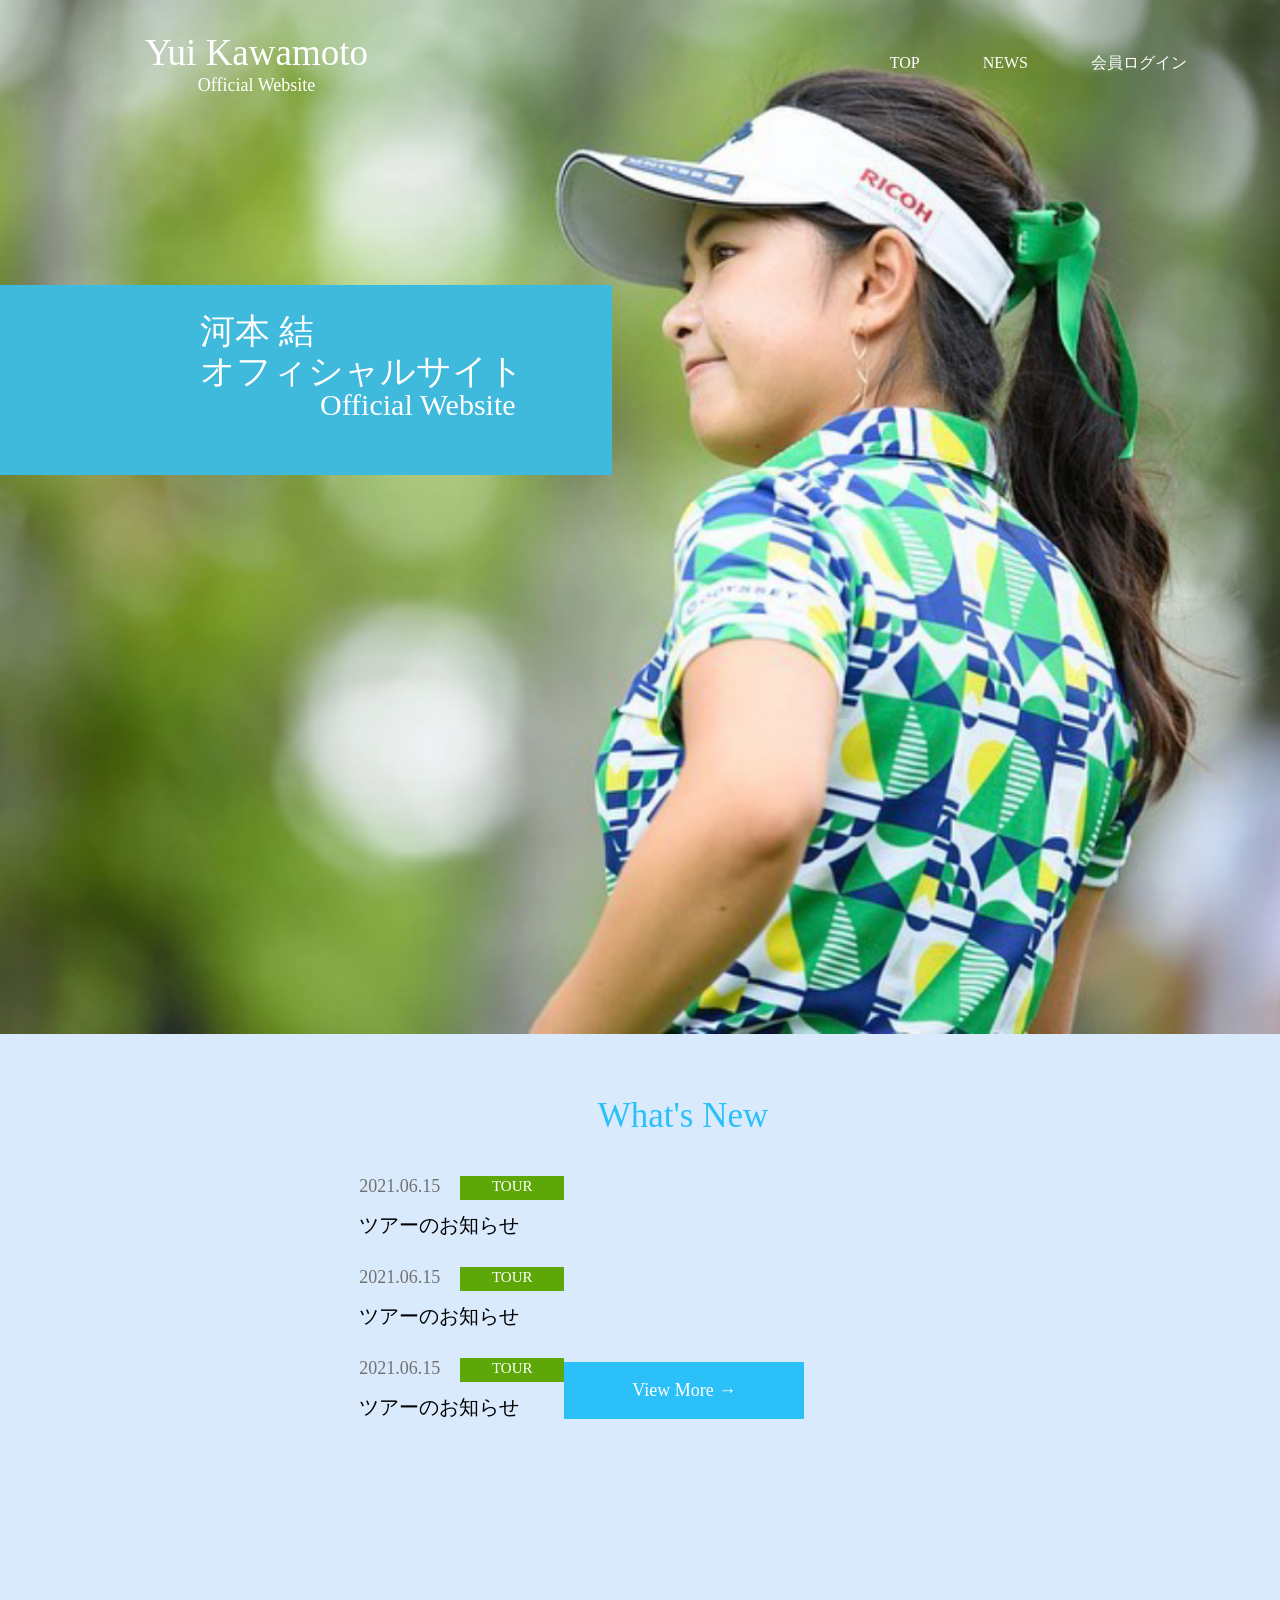
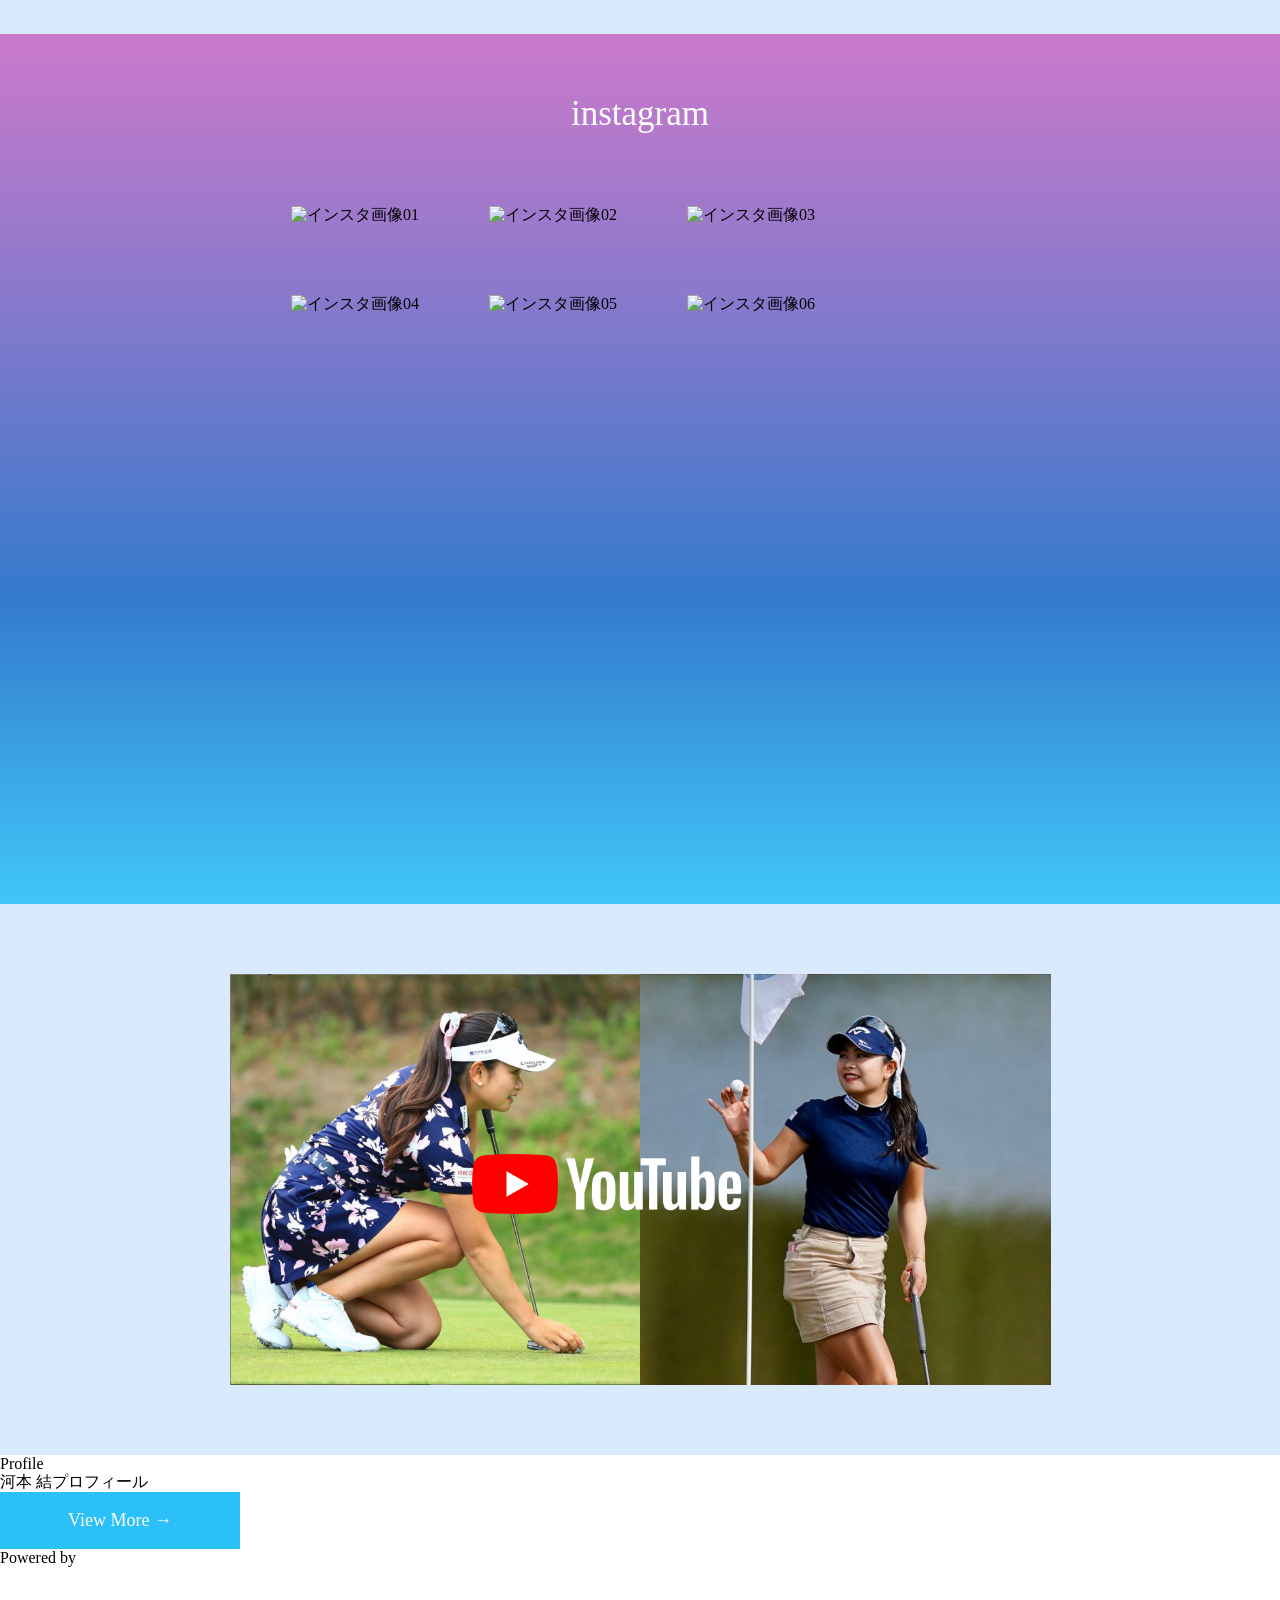
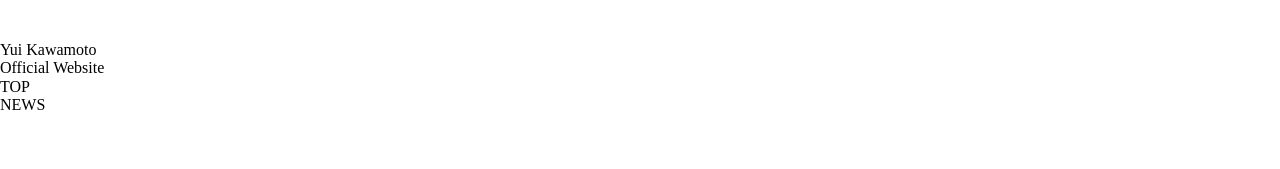
==== trainings/pc_top/index.html @ b99c883a "お知らせ、instagram、youtube 画面のレイアウトの調整" ====
<!DOCTYPE html>
<html lang="ja">
  <head>
    <meta charset="UTF-8" />
    <meta http-equiv="X-UA-Compatible" content="IE=edge" />
    <meta name="viewport" content="width=device-width, initial-scale=1.0" />
    <link rel="stylesheet" href="reset.css" />
    <link rel="stylesheet" href="style.css" />
    <title>Document</title>
  </head>
  <body>
    <header>
      <div class="header_wrapper">
        <div class="logo">
          <h1>Yui Kawamoto</h1>
          <p>Official Website</p>
        </div>
        <nav>
          <ul class="nav_items">
            <li class="nav_item"><a href="#">TOP</a></li>
            <li class="nav_item"><a href="#">NEWS</a></li>
            <li class="nav_item"><a href="#">会員ログイン</a></li>
          </ul>
        </nav>
      </div>
    </header>
    <main>
      <div class="wrapper main_wrapper">
        <div class="main_title">
          <p class="main_name">河本 結</p>
          <p class="main_sub_name">オフィシャルサイト</p>
          <p class="sub_title">Official Website</p>
        </div>
      </div>
    </main>
    <section id="new">
      <div class="new_wrapper">
        <h2 class="new_title">What's New</h2>
        <div class="new_content">
          <div class="new_image">
            <img src="https://placehold.jp/330x330.png" alt="" />
          </div>
          <dl class="notice">
            <dt>
              <div class="date">
                <p class="day">2021.06.15</p>
                <div class="content_name_box">
                  <p class="content_name">TOUR</p>
                </div>
              </div>
            </dt>
            <dd class="content_title">ツアーのお知らせ</dd>
            <dt>
              <div class="date">
                <p class="day">2021.06.15</p>
                <div class="content_name_box">
                  <p class="content_name">TOUR</p>
                </div>
              </div>
            </dt>
            <dd class="content_title">ツアーのお知らせ</dd>
            <dt>
              <div class="date">
                <p class="day">2021.06.15</p>
                <div class="content_name_box">
                  <p class="content_name">TOUR</p>
                </div>
              </div>
            </dt>
            <dd class="content_title">ツアーのお知らせ</dd>
          </dl>
          <div class="view_button">
            <button><a href="#">View More →</a></button>
          </div>
        </div>
      </div>
    </section>
    <div class="instagram">
      <div class="insta_wrapper">
        <h2 class="insta_title">instagram</h2>
        <div class="insta_image">
          <img
            class="image_item"
            src="https://placehold.jp/260x260.png"
            alt="インスタ画像01"
          />
          <img
            class="image_item"
            src="https://placehold.jp/260x260.png"
            alt="インスタ画像02"
          />
          <img
            class="image_item"
            src="https://placehold.jp/260x260.png"
            alt="インスタ画像03"
          />
          <img
            class="image_item"
            src="https://placehold.jp/260x260.png"
            alt="インスタ画像04"
          />
          <img
            class="image_item"
            src="https://placehold.jp/260x260.png"
            alt="インスタ画像05"
          />
          <img
            class="image_item"
            src="https://placehold.jp/260x260.png"
            alt="インスタ画像06"
          />
        </div>
      </div>
    </div>
    <div class="youtube">
      <div class="youtube_wrapper">
        <div class="youtube_images">
          <img src="./images/youtube_01.png" alt="" />
          <img src="./images/youtube_02.png" alt="" />
          <div class="youtube_logo">
            <img src="./images/youtube_logo.png" alt="" />
          </div>
        </div>
      </div>
    </div>
    <section id="profile">
      <h2>Profile</h2>
      <h2>河本 結プロフィール</h2>
      <div class="view_button">
        <button><a href="#">View More →</a></button>
      </div>
    </section>
    <section>
      <h2>Powered by</h2>
      <ul>
        <li><img src="" alt="" /></li>
        <li><img src="" alt="" /></li>
        <li><img src="" alt="" /></li>
        <li><img src="" alt="" /></li>
      </ul>
    </section>
    <footer>
      <div class="container">
        <div class="top_container">
          <p>Yui Kawamoto</p>
          <p>Official Website</p>
          <nav>
            <ul>
              <li><a href="#">TOP</a></li>
              <li><a href="#">NEWS</a></li>
            </ul>
          </nav>
        </div>
        <div class="icon_container">
          <ul class="icons">
            <li class="icon_item">
              <a href="#"><img src="" alt="" /></a>
            </li>
            <li class="icon_item">
              <a href="#"><img src="" alt="" /></a>
            </li>
            <li class="icon_item">
              <a href="#"><img src="" alt="" /></a>
            </li>
          </ul>
        </div>
      </div>
    </footer>
  </body>
</html>
---- trainings/pc_top/style.css ----
body {
  width: 100%;
}

/* -- header -- */

header {
  width: 100%;
  position: absolute;
}

.header_wrapper {
  width: 1366px;
  margin: 0 auto;
  padding-top: 32px;
  display: flex;
  justify-content: space-between;
  align-items: center;
}

.logo {
  margin-left: 145px;
}

.logo h1 {
  font-family: "Poiret One";
  font-size: 37px;
  color: #ffffff;
}

.logo p {
  font-family: "Alex Brush";
  font-size: 18px;
  text-align: center;
  color: #ffffff;
}

nav {
  margin-right: 179px;
}

.nav_item {
  margin-left: 63px;
  color: #ffffff;
}

.nav_items {
  display: flex;
}

/* -- main -- */

main {
  background-image: url(./images/main_image.png);
  background-size: cover;
  background-position: center;
  height: 1034px;
}

.main_title {
  background-color: #3fb9dc;
  width: 612px;
  height: 190px;
  position: relative;
  top: 285px;
}

.main_title p {
  color: white;
}

.main_name {
  font-size: 35px;
  position: relative;
  top: 27px;
  left: 200px;
}

.main_sub_name {
  font-size: 35px;
  position: relative;
  top: 27px;
  left: 200px;
}

.sub_title {
  font-family: "Alex Brush";
  font-size: 30px;
  position: relative;
  top: 22px;
  left: 320px;
}

/* -- Whta's New -- */

#new {
  background-color: #daeafd;
}

.new_wrapper {
  width: 1366px;
  margin: 0 auto;
  height: 600px;
}

.new_title {
  text-align: center;
  font-family: "Nunito";
  font-size: 35px;
  color: #2bc1f8;
  padding-top: 62px;
}

.new_content {
  display: flex;
  width: 60%;
  margin-top: 40px;
  margin-left: auto;
  margin-right: auto;
}

.notice {
  margin-left: 86px;
}

.date {
  display: flex;
}

.day {
  font-family: "Lato";
  font-size: 18px;
  color: #707070;
  font-weight: lighter;
  margin-right: 20px;
}

dt:nth-child(n + 2) {
  margin-top: 30px;
}

.content_name_box {
  text-align: center;
  width: 104px;
  height: 24px;
  background-color: #5ea709;
}

.content_name {
  font-family: "Lato";
  font-size: 15px;
  color: #ffffff;
  font-weight: lighter;
  display: inline-block;
  vertical-align: middle;
}

.content_title {
  font-family: "Kozuka Gothic Pr6N";
  font-size: 20px;
  margin-top: 14px;
}

.view_button {
  display: flex;
  align-items: flex-end;
}

.view_button button {
  background-color: #2bc1f8;
  width: 240px;
  height: 57px;
  text-align: center;
}

.view_button button a {
  font-family: "Lato";
  font-size: 18px;
  color: #ffffff;
}

/* -- Instagram -- */

.instagram {
  background-image: url(./images/insta.png);
  background-size: cover;
  background-position: center;
  height: 870px;
}

.insta_title {
  text-align: center;
  font-family: "Nunito";
  font-size: 35px;
  color: #ffffff;
  padding-top: 60px;
}

.insta_image {
  margin-top: 37px;
  margin-left: auto;
  margin-right: auto;
  display: flex;
  flex-wrap: wrap;
  width: 60%;
}

.image_item {
  padding: 35px;
  display: flex;
  justify-content: center;
  align-items: center;
}

/* -- Youtube -- */

.youtube {
  background-color: #daeafd;
}

.youtube_wrapper {
  width: 840px;
  margin: 0 auto;
}

.youtube_images {
  padding: 70px 0;
  display: flex;
  justify-content: center;
  position: relative;
}

.youtube_logo {
  position: absolute;
  top: 250px;
  left: 30%;
}
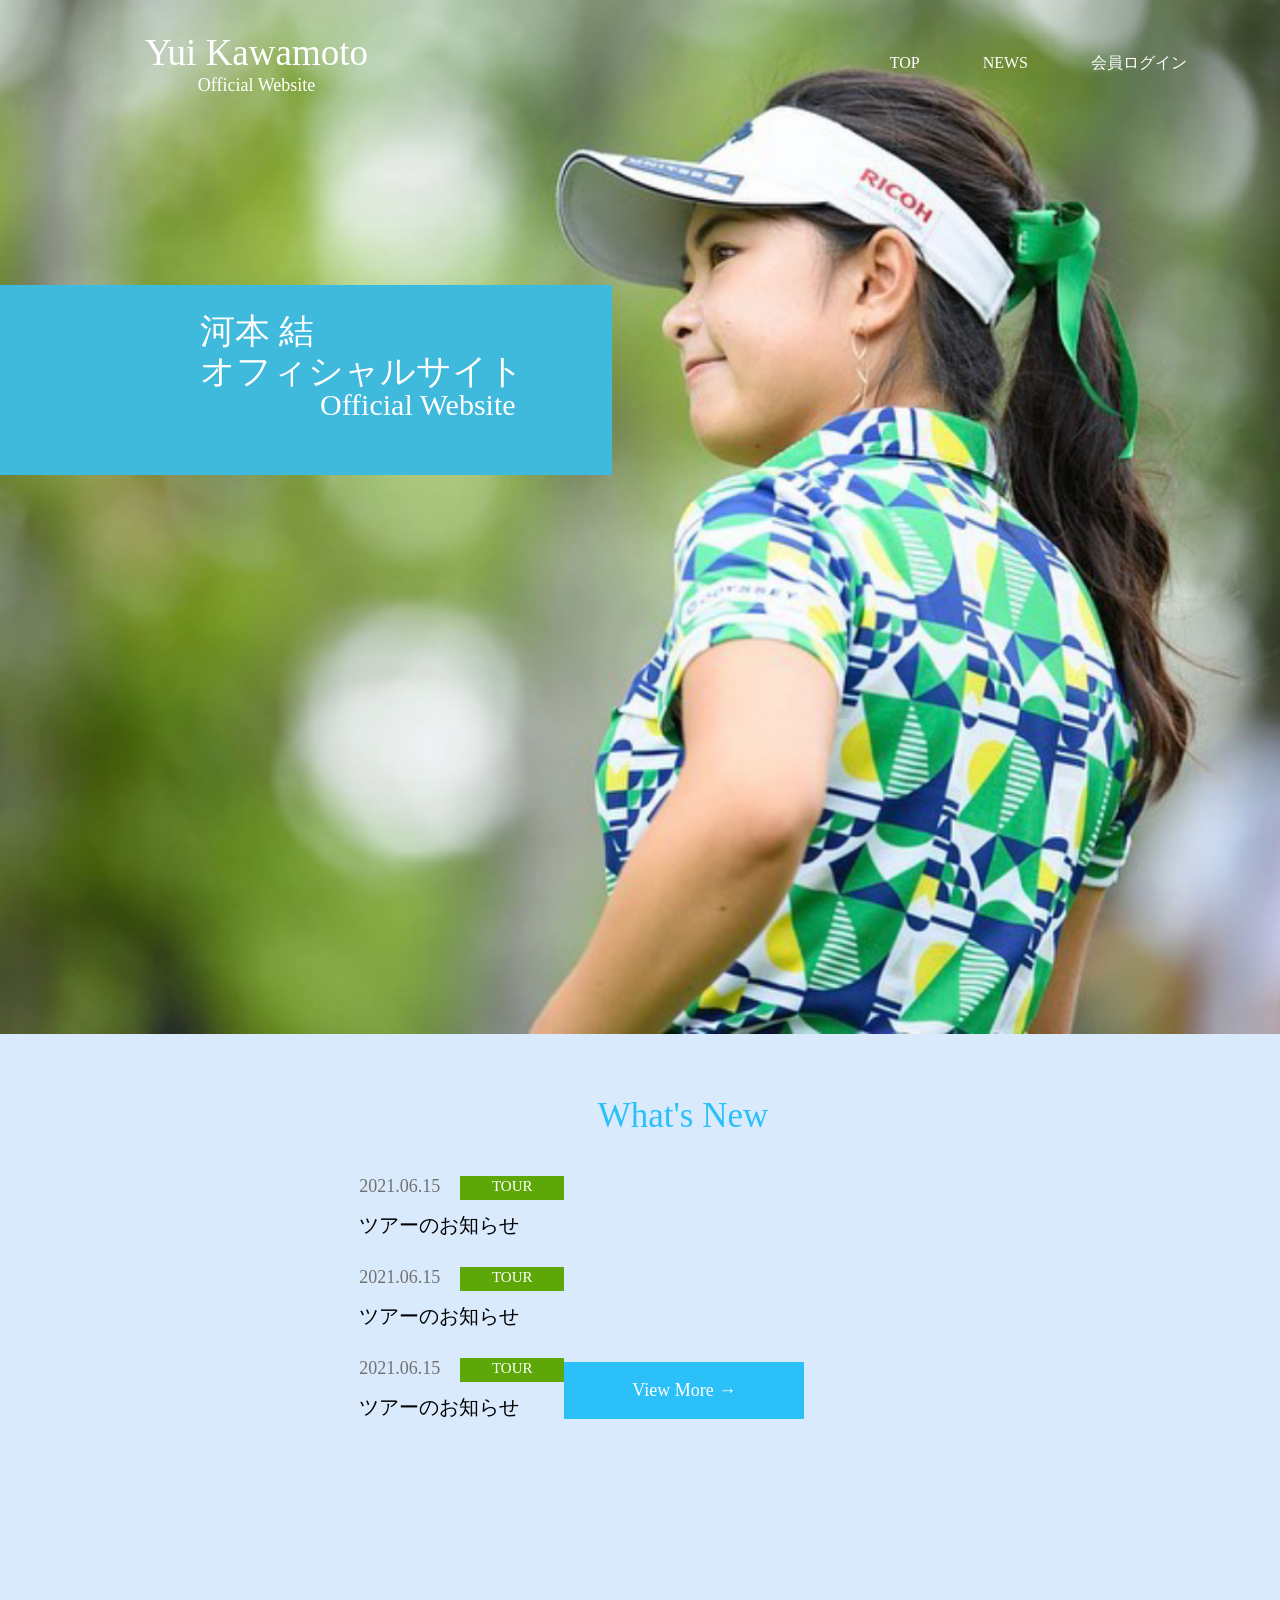
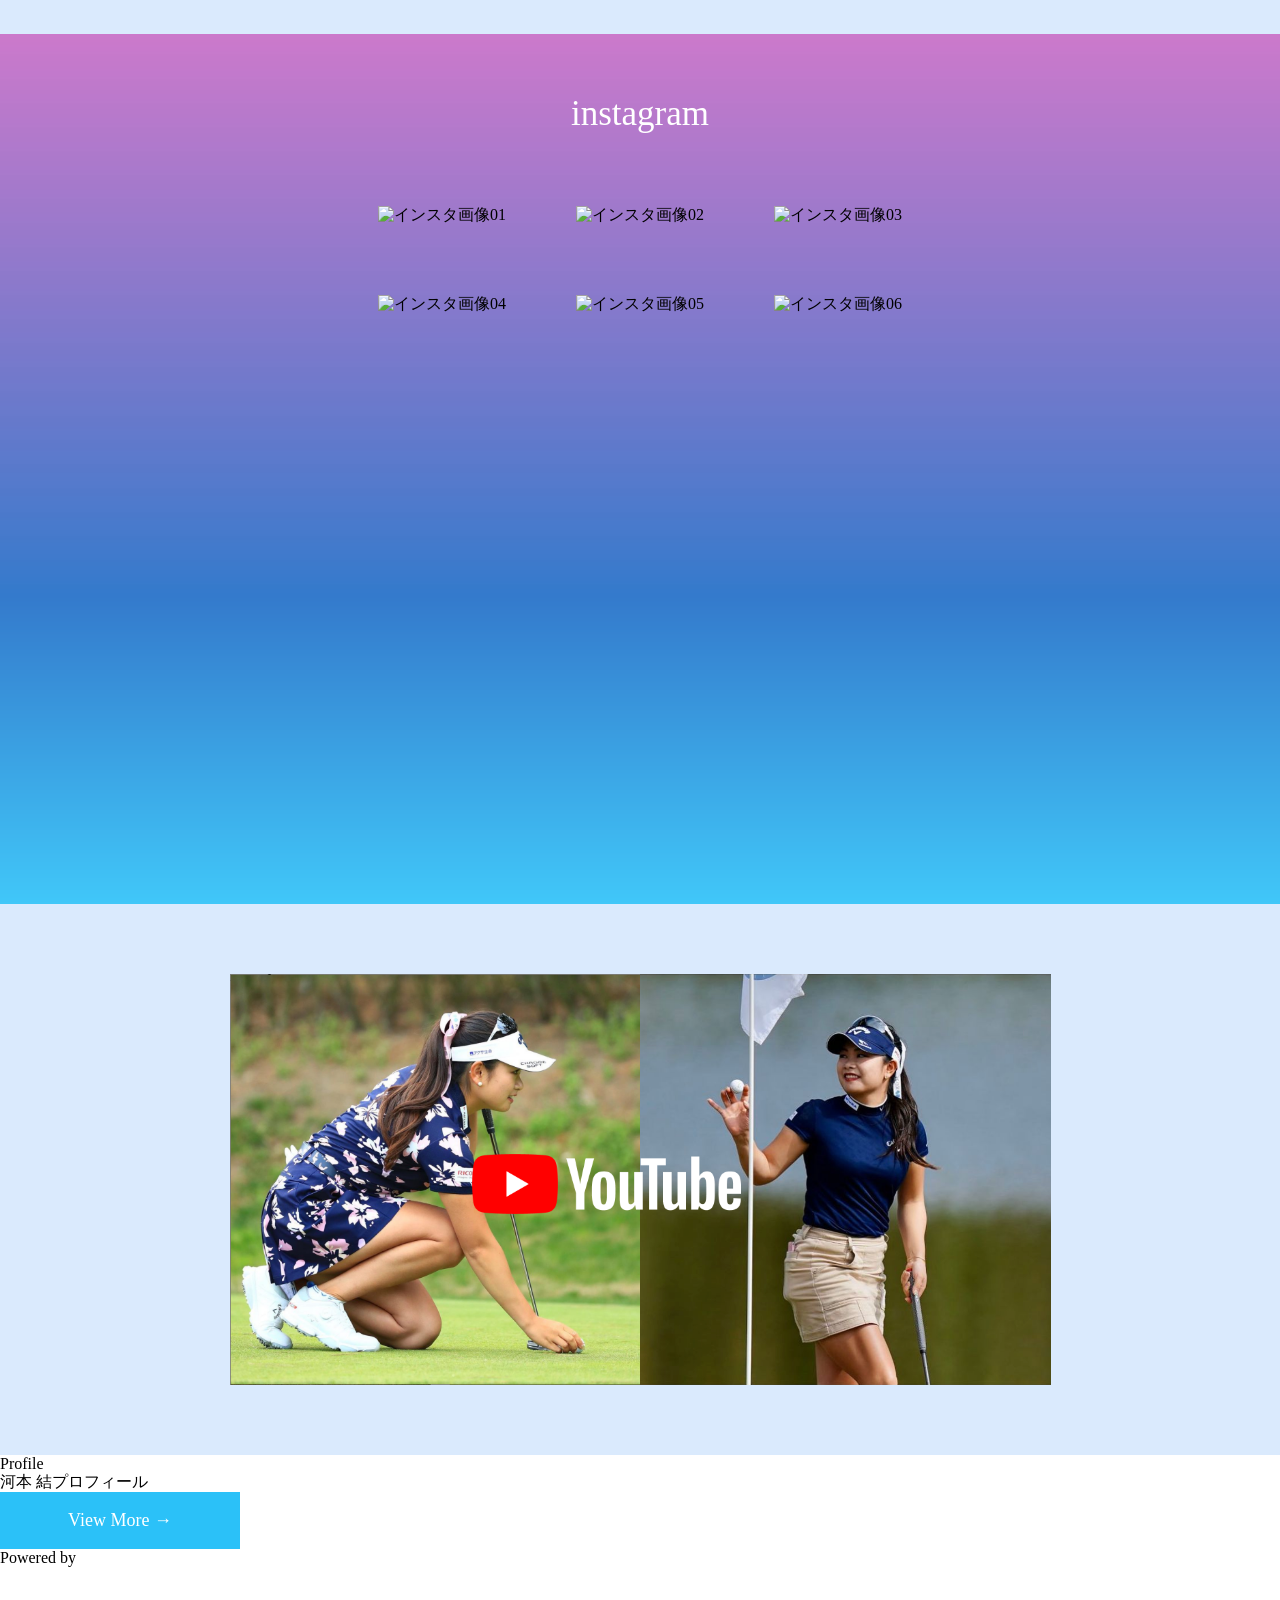
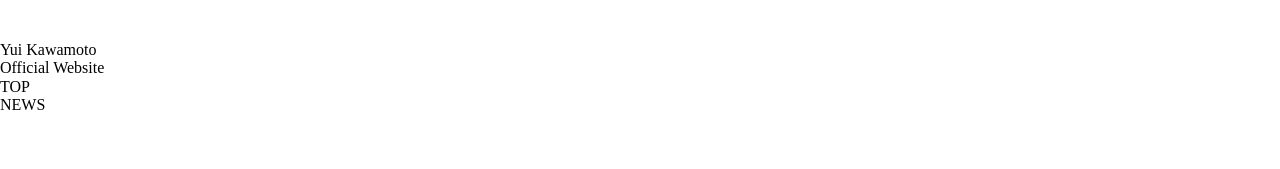
==== commit 4298fc62: "section,span タグへの変更の修正" ====
--- a/trainings/pc_top/index.html
+++ b/trainings/pc_top/index.html
@@ -45,7 +45,7 @@
               <div class="date">
                 <p class="day">2021.06.15</p>
                 <div class="content_name_box">
-                  <p class="content_name">TOUR</p>
+                  <span class="content_name">TOUR</span>
                 </div>
               </div>
             </dt>
@@ -54,7 +54,7 @@
               <div class="date">
                 <p class="day">2021.06.15</p>
                 <div class="content_name_box">
-                  <p class="content_name">TOUR</p>
+                  <span class="content_name">TOUR</span>
                 </div>
               </div>
             </dt>
@@ -63,7 +63,7 @@
               <div class="date">
                 <p class="day">2021.06.15</p>
                 <div class="content_name_box">
-                  <p class="content_name">TOUR</p>
+                  <span class="content_name">TOUR</span>
                 </div>
               </div>
             </dt>
@@ -75,7 +75,7 @@
         </div>
       </div>
     </section>
-    <div class="instagram">
+    <section class="instagram">
       <div class="insta_wrapper">
         <h2 class="insta_title">instagram</h2>
         <div class="insta_image">
@@ -111,8 +111,8 @@
           />
         </div>
       </div>
-    </div>
-    <div class="youtube">
+    </section>
+    <section class="youtube">
       <div class="youtube_wrapper">
         <div class="youtube_images">
           <img src="./images/youtube_01.png" alt="" />
@@ -122,7 +122,7 @@
           </div>
         </div>
       </div>
-    </div>
+    </section>
     <section id="profile">
       <h2>Profile</h2>
       <h2>河本 結プロフィール</h2>
--- a/trainings/pc_top/style.css
+++ b/trainings/pc_top/style.css
@@ -201,6 +201,7 @@
   margin-left: auto;
   margin-right: auto;
   display: flex;
+  justify-content: center;
   flex-wrap: wrap;
   width: 60%;
 }
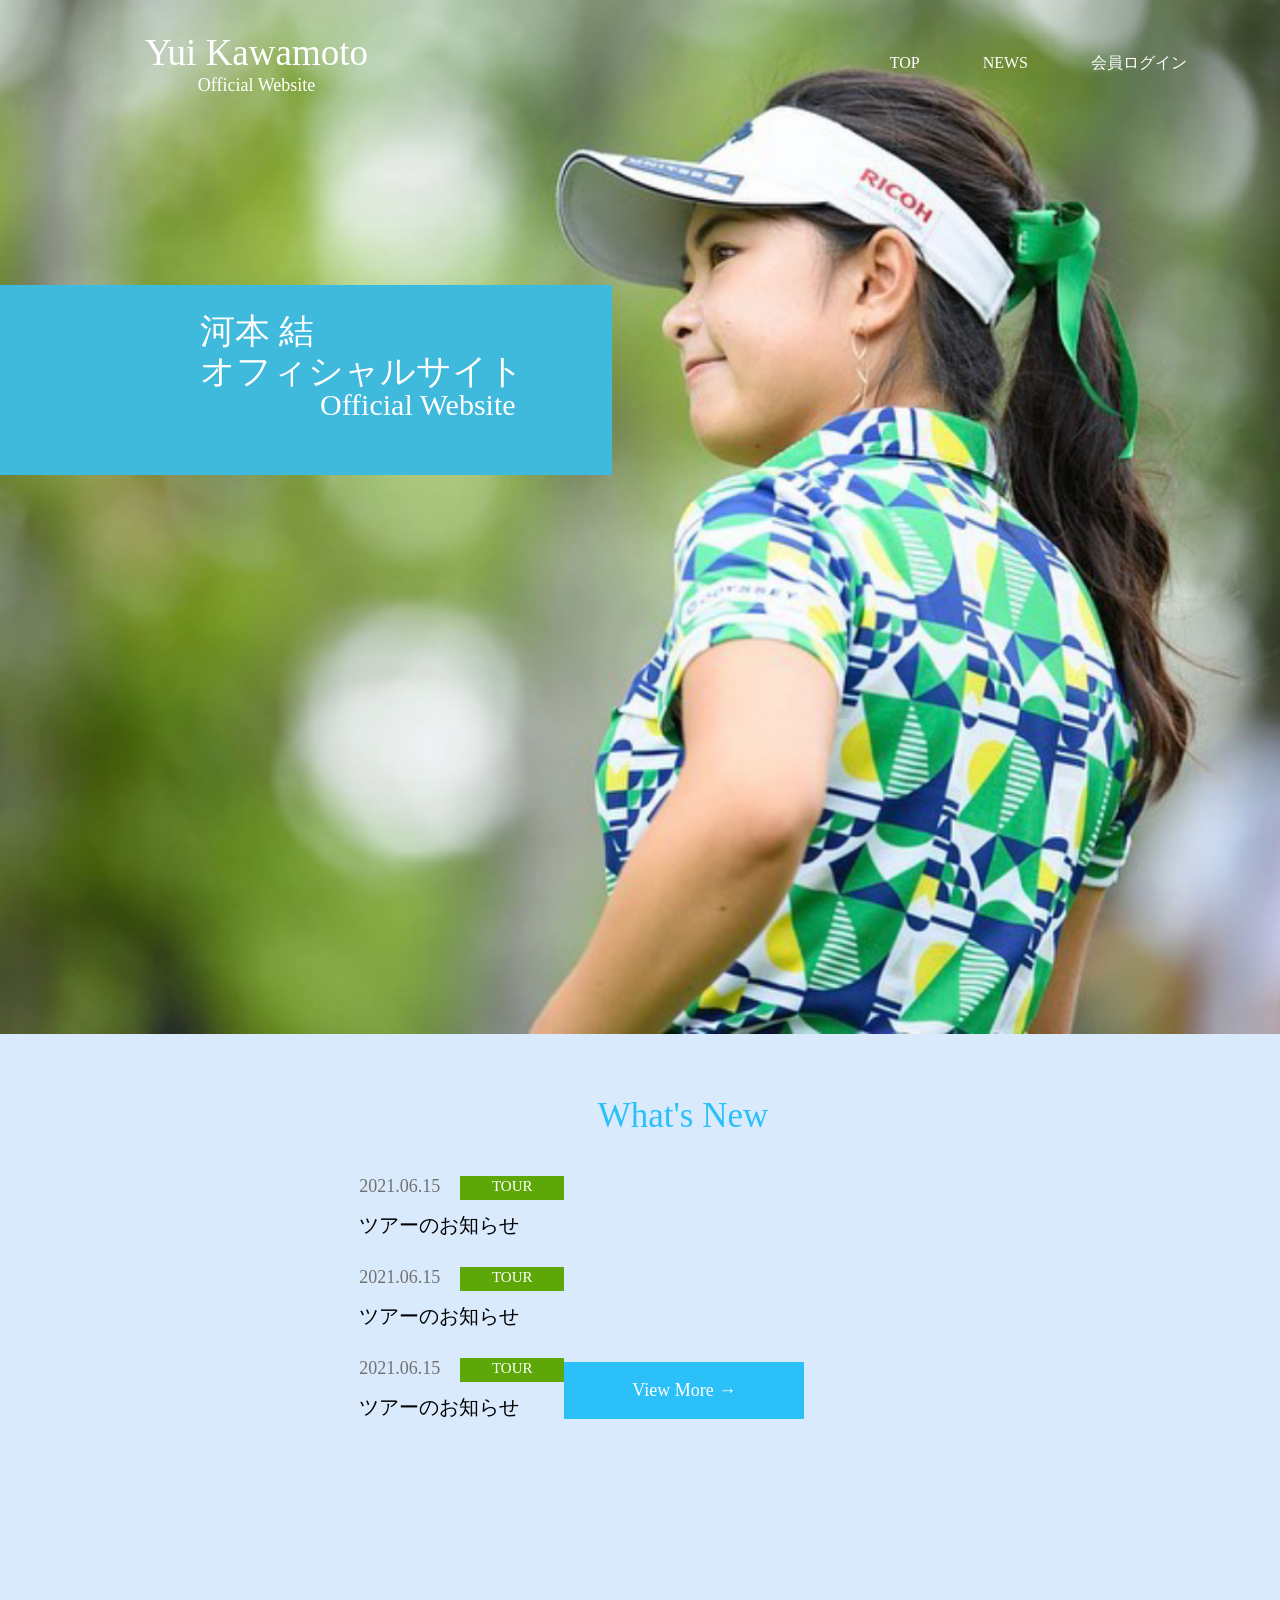
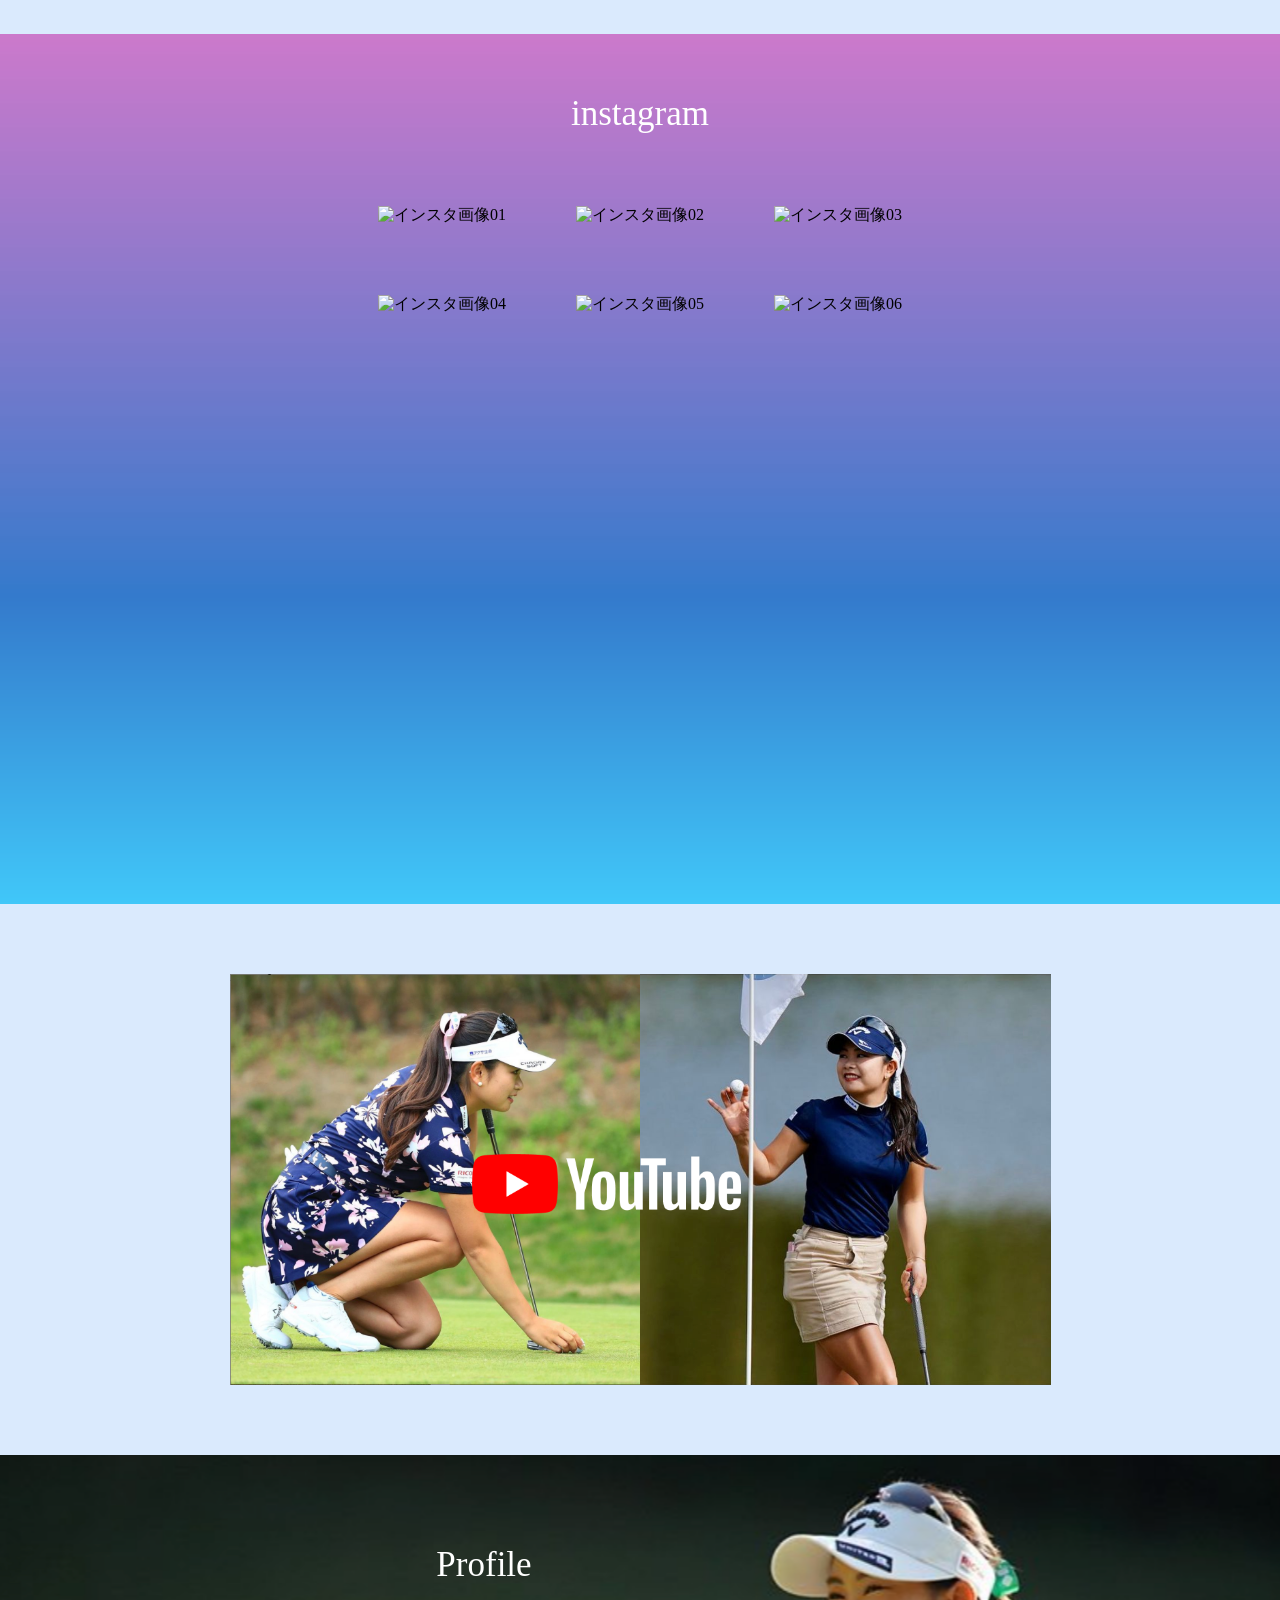
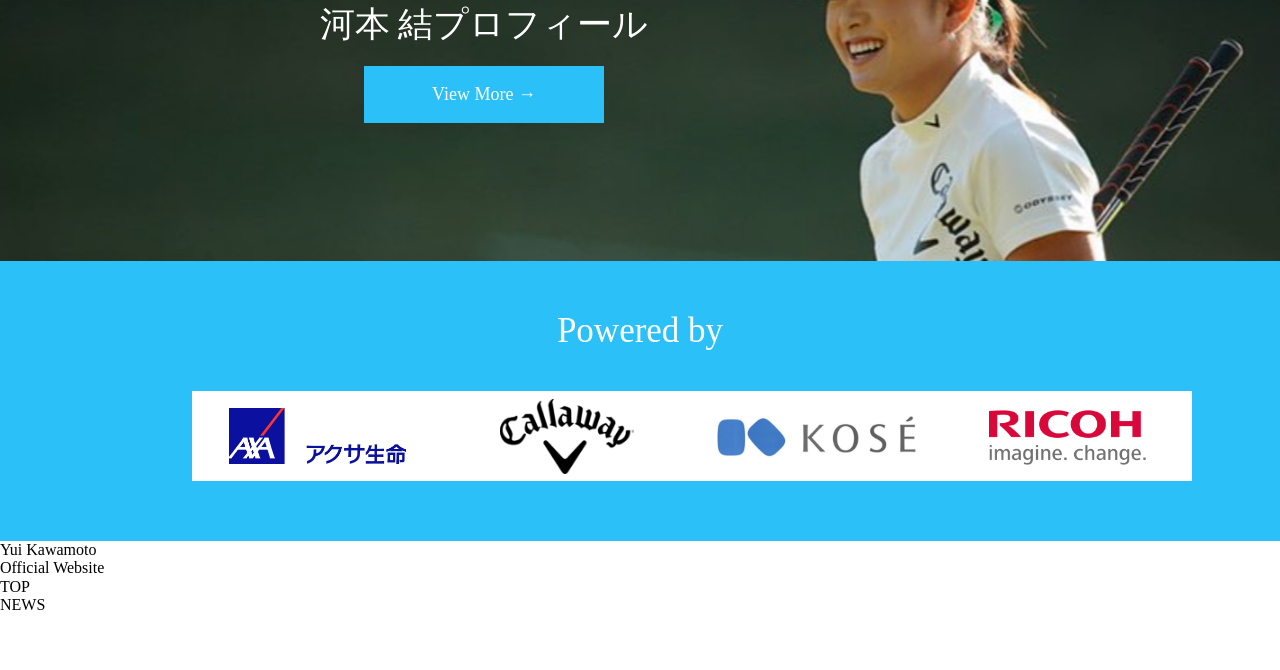
==== commit f153761f: "profile, powered by のレイアウトを追加" ====
--- a/trainings/pc_top/index.html
+++ b/trainings/pc_top/index.html
@@ -69,7 +69,7 @@
             </dt>
             <dd class="content_title">ツアーのお知らせ</dd>
           </dl>
-          <div class="view_button">
+          <div class="view_button new_button">
             <button><a href="#">View More →</a></button>
           </div>
         </div>
@@ -124,20 +124,42 @@
       </div>
     </section>
     <section id="profile">
-      <h2>Profile</h2>
-      <h2>河本 結プロフィール</h2>
-      <div class="view_button">
-        <button><a href="#">View More →</a></button>
+      <div class="profile_wrapper">
+        <h2 class="profile_title">Profile</h2>
+        <h2 class="profile_name">河本 結プロフィール</h2>
+        <div class="view_button profile_button">
+          <button><a href="#">View More →</a></button>
+        </div>
       </div>
     </section>
-    <section>
-      <h2>Powered by</h2>
-      <ul>
-        <li><img src="" alt="" /></li>
-        <li><img src="" alt="" /></li>
-        <li><img src="" alt="" /></li>
-        <li><img src="" alt="" /></li>
-      </ul>
+    <section class="powered">
+      <div class="powered_wrapper">
+        <h2 class="powered_title">Powered by</h2>
+        <div>
+          <ul class="powered_list">
+            <li>
+              <div class="back_white_box">
+                <img src="./images/akusa.png" alt="" />
+              </div>
+            </li>
+            <li>
+              <div class="back_white_box">
+                <img src="./images/call.png" alt="" />
+              </div>
+            </li>
+            <li>
+              <div class="back_white_box">
+                <img src="./images/kose.png" alt="" />
+              </div>
+            </li>
+            <li>
+              <div class="back_white_box">
+                <img src="./images/ricoh.png" alt="" />
+              </div>
+            </li>
+          </ul>
+        </div>
+      </div>
     </section>
     <footer>
       <div class="container">
--- a/trainings/pc_top/style.css
+++ b/trainings/pc_top/style.css
@@ -161,7 +161,7 @@
   margin-top: 14px;
 }
 
-.view_button {
+.new_button {
   display: flex;
   align-items: flex-end;
 }
@@ -236,3 +236,73 @@
   top: 250px;
   left: 30%;
 }
+
+/* -- Profile -- */
+
+#profile {
+  background-image: url(./images/profile.png);
+  background-size: cover;
+  background-position: center;
+  height: 406px;
+}
+
+.profile_wrapper {
+  width: 60%;
+  margin-left: 100px;
+  padding-top: 90px;
+  text-align: center;
+}
+
+.profile_title {
+  color: #ffffff;
+  font-family: "Lora";
+  font-size: 35px;
+}
+
+.profile_name {
+  color: #ffffff;
+  font-family: "Meiryo";
+  font-size: 35px;
+  padding: 20px 0;
+}
+
+.profile_button {
+  padding-bottom: 90px;
+}
+
+/* -- powered by -- */
+
+.powered {
+  background-color: #2bc1f8;
+  height: 280px;
+}
+
+.powered_wrapper {
+  width: 70%;
+  margin: 0 auto;
+  text-align: center;
+  padding-bottom: 55px;
+}
+
+.powered_title {
+  color: #ffffff;
+  font-family: "Lora";
+  font-size: 35px;
+  padding-top: 50px;
+}
+
+.powered_list {
+  display: flex;
+  justify-content: center;
+  justify-content: space-between;
+  margin-top: 40px;
+}
+
+.back_white_box {
+  width: 250px;
+  height: 90px;
+  background-color: #ffffff;
+  display: flex;
+  justify-content: center;
+  align-items: center;
+}
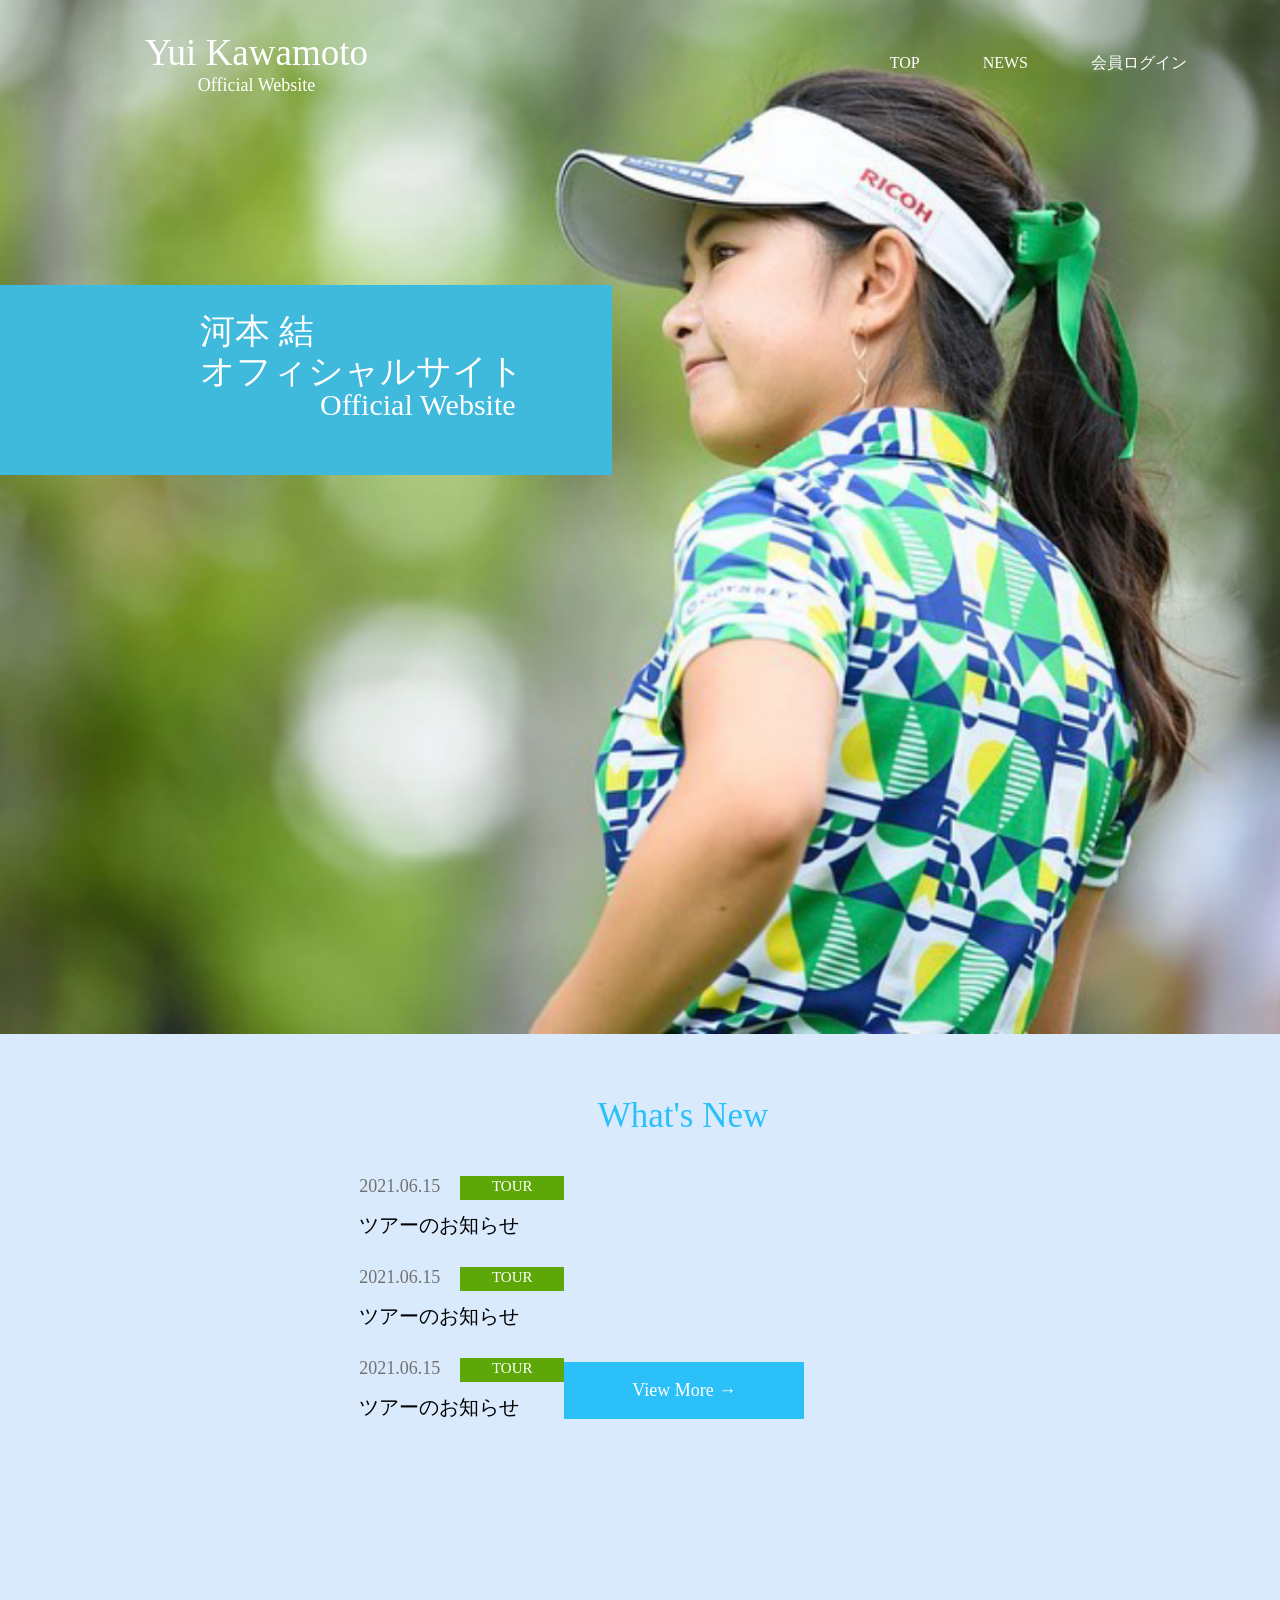
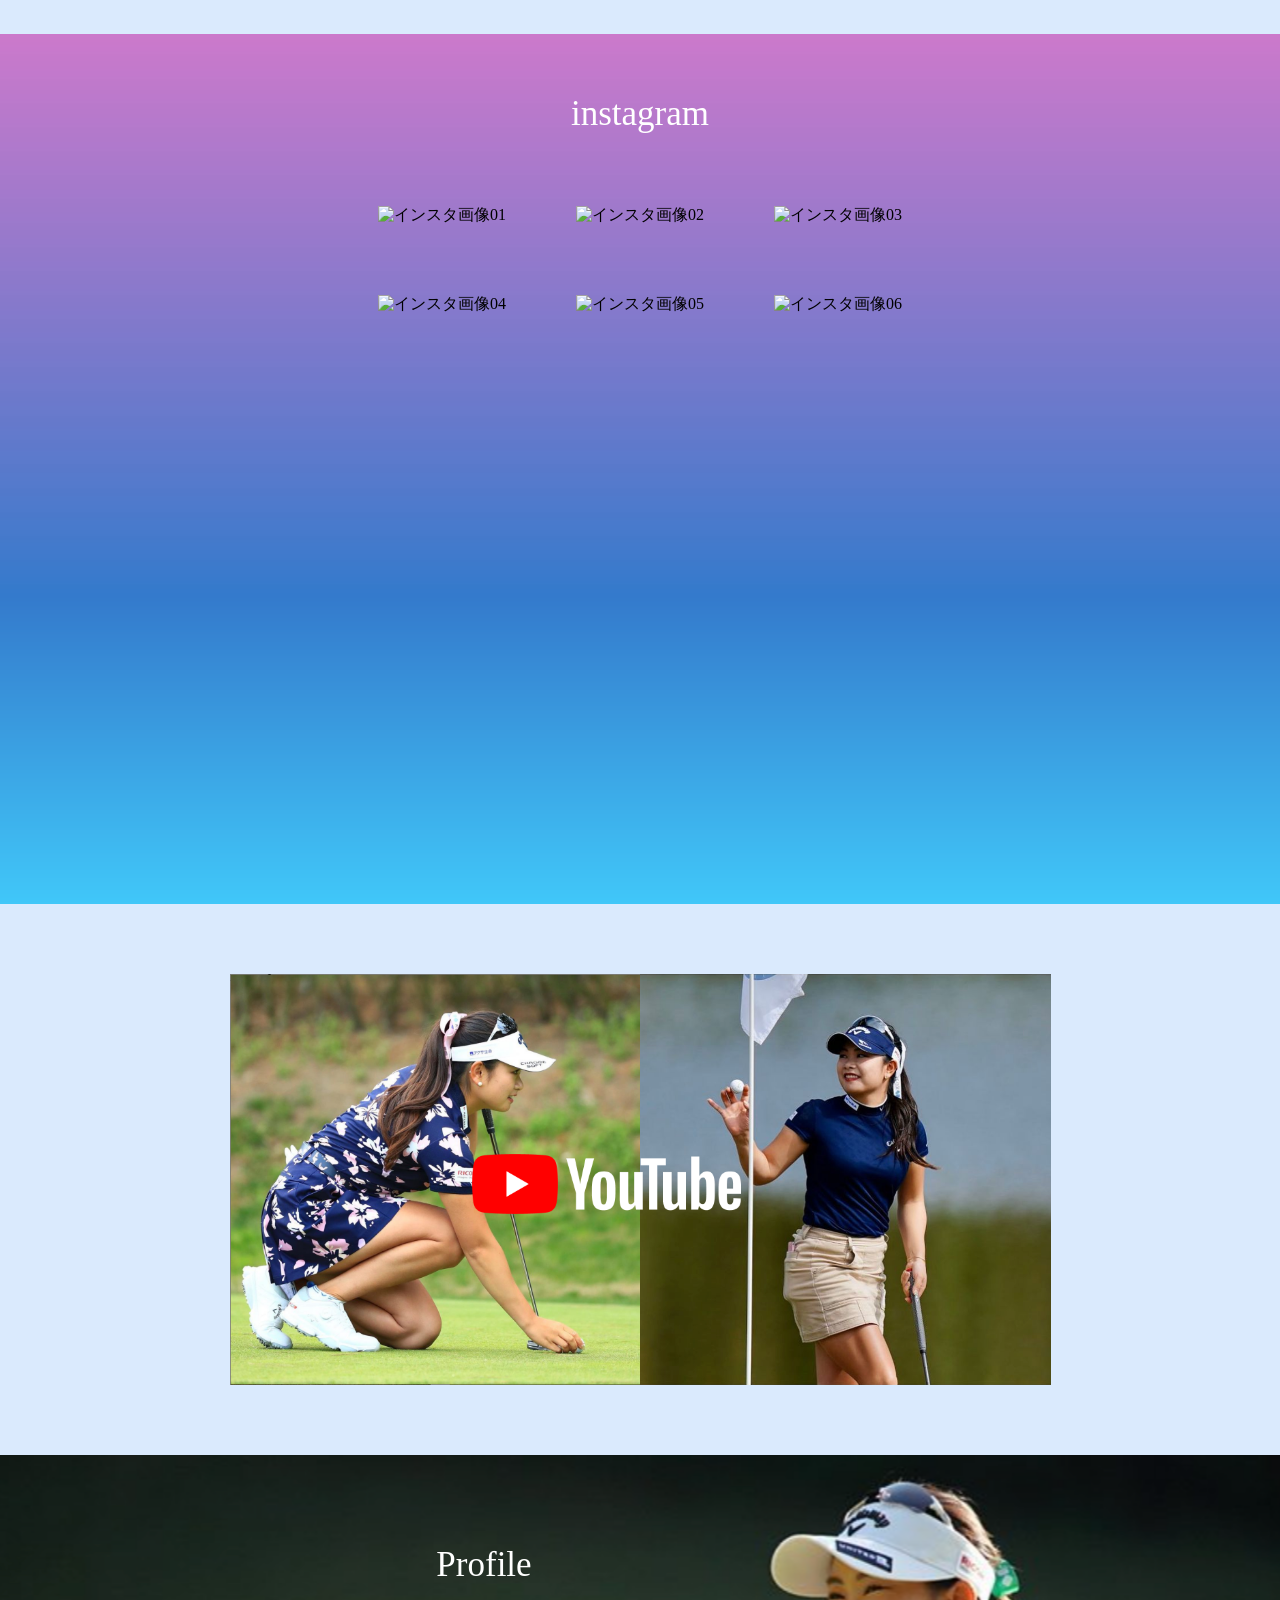
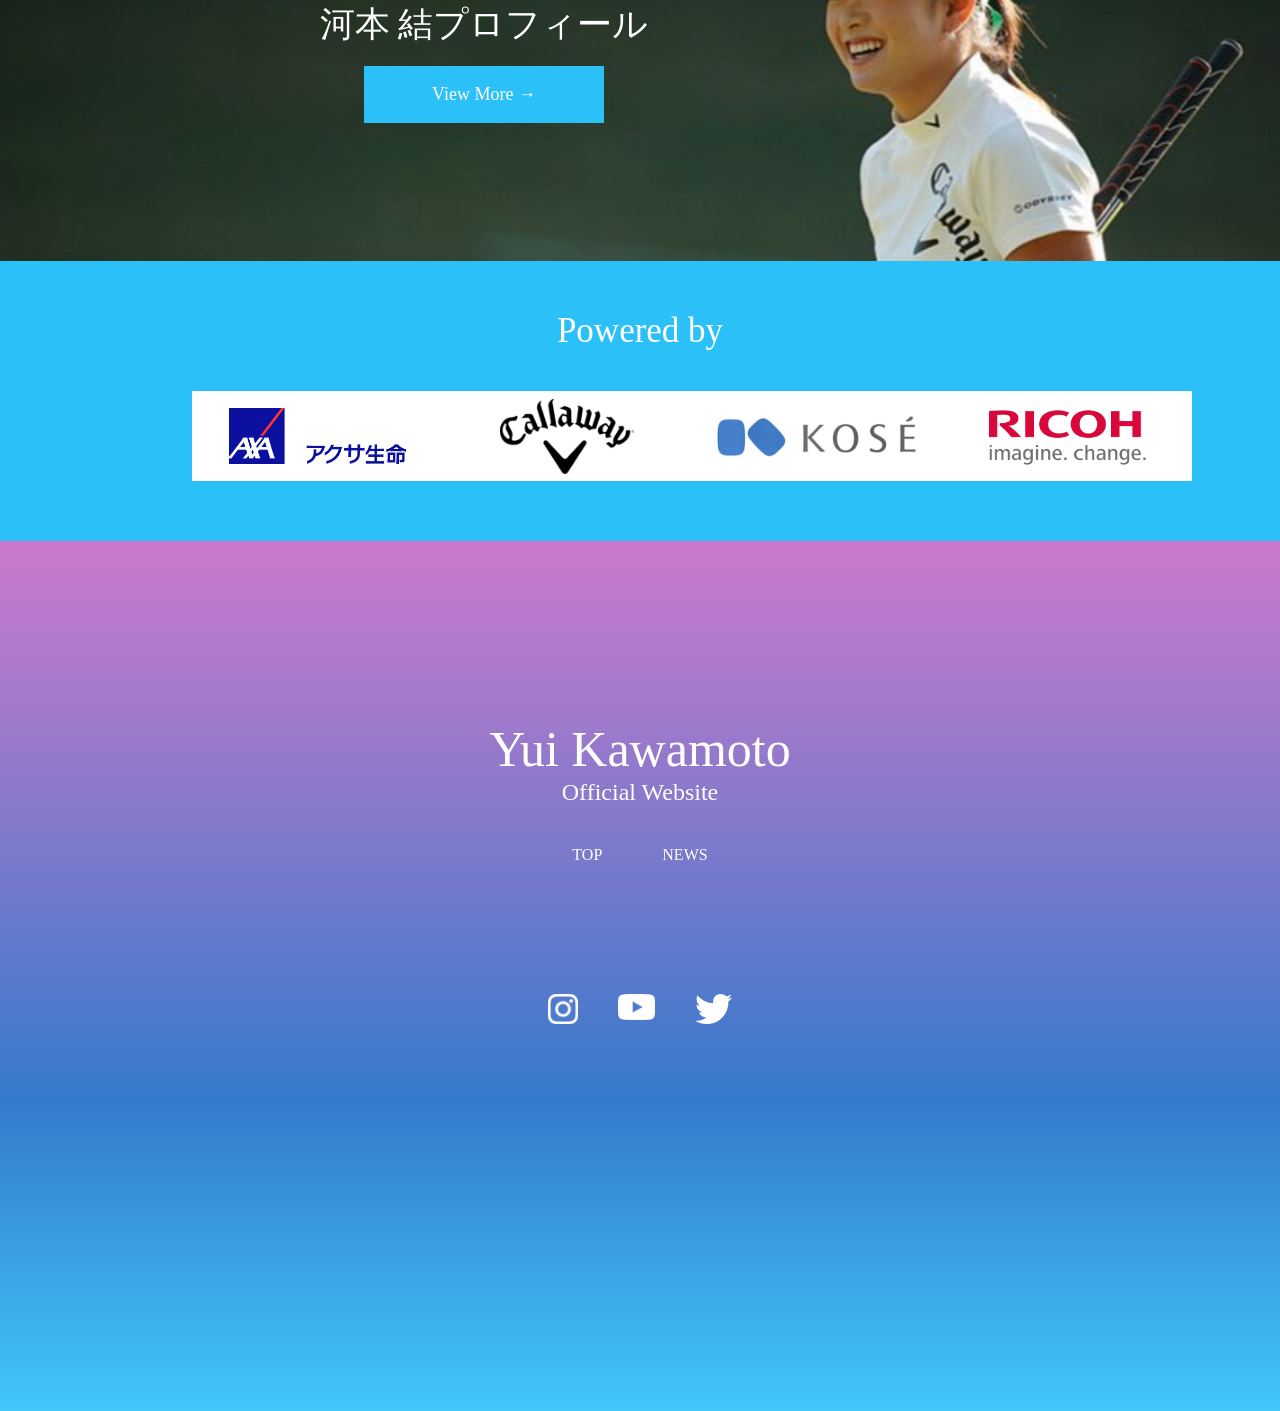
==== commit 8c93b461: "footer レイアウトの追加" ====
--- a/trainings/pc_top/index.html
+++ b/trainings/pc_top/index.html
@@ -15,7 +15,7 @@
           <h1>Yui Kawamoto</h1>
           <p>Official Website</p>
         </div>
-        <nav>
+        <nav class="top_nav">
           <ul class="nav_items">
             <li class="nav_item"><a href="#">TOP</a></li>
             <li class="nav_item"><a href="#">NEWS</a></li>
@@ -162,27 +162,29 @@
       </div>
     </section>
     <footer>
-      <div class="container">
-        <div class="top_container">
-          <p>Yui Kawamoto</p>
-          <p>Official Website</p>
-          <nav>
-            <ul>
-              <li><a href="#">TOP</a></li>
-              <li><a href="#">NEWS</a></li>
-            </ul>
-          </nav>
+      <div class="footer_wrapper">
+        <div class="footer_name_container">
+          <div class="footer_logo">
+            <p class="footer_name">Yui Kawamoto</p>
+            <p class="footer_subname">Official Website</p>
+          </div>
         </div>
-        <div class="icon_container">
+        <nav class="footer_nav_container">
+          <ul class="footer_list">
+            <li><a href="#">TOP</a></li>
+            <li><a href="#">NEWS</a></li>
+          </ul>
+        </nav>
+        <div class="footer_icon_container">
           <ul class="icons">
             <li class="icon_item">
-              <a href="#"><img src="" alt="" /></a>
+              <a href="#"><img src="./images/insta_icon.png" alt="" /></a>
             </li>
             <li class="icon_item">
-              <a href="#"><img src="" alt="" /></a>
+              <a href="#"><img src="./images/youtube_icon.png" alt="" /></a>
             </li>
             <li class="icon_item">
-              <a href="#"><img src="" alt="" /></a>
+              <a href="#"><img src="./images/twitter_icon.png" alt="" /></a>
             </li>
           </ul>
         </div>
--- a/trainings/pc_top/style.css
+++ b/trainings/pc_top/style.css
@@ -35,7 +35,7 @@
   color: #ffffff;
 }
 
-nav {
+.top_nav {
   margin-right: 179px;
 }
 
@@ -306,3 +306,71 @@
   justify-content: center;
   align-items: center;
 }
+
+/* -- footer -- */
+
+footer {
+  background-image: url(./images/insta.png);
+  background-size: cover;
+  background-position: center;
+  height: 870px;
+}
+
+.footer_wrapper {
+  width: 60%;
+  margin: 0 auto;
+  display: flex;
+  justify-content: center;
+  align-items: center;
+  flex-direction: column;
+}
+
+.footer_name_container {
+  padding-top: 180px;
+  text-align: center;
+}
+
+.footer_name {
+  font-family: "Poiret One";
+  font-size: 50px;
+  color: #ffffff;
+}
+
+.footer_subname {
+  font-family: "Alex Brush";
+  font-size: 24px;
+  color: #ffffff;
+}
+
+.footer_nav_container {
+  display: flex;
+  padding-top: 40px;
+}
+
+.footer_list {
+  display: flex;
+  justify-content: center;
+}
+
+.footer_list li {
+  margin: 0 30px;
+}
+
+.footer_list li a {
+  color: #ffffff;
+}
+
+.footer_icon_container {
+  padding-top: 130px;
+  display: flex;
+  justify-content: center;
+}
+
+.icons {
+  display: flex;
+  align-content: space-between;
+}
+
+.icon_item:nth-child(2) {
+  padding: 0 40px;
+}
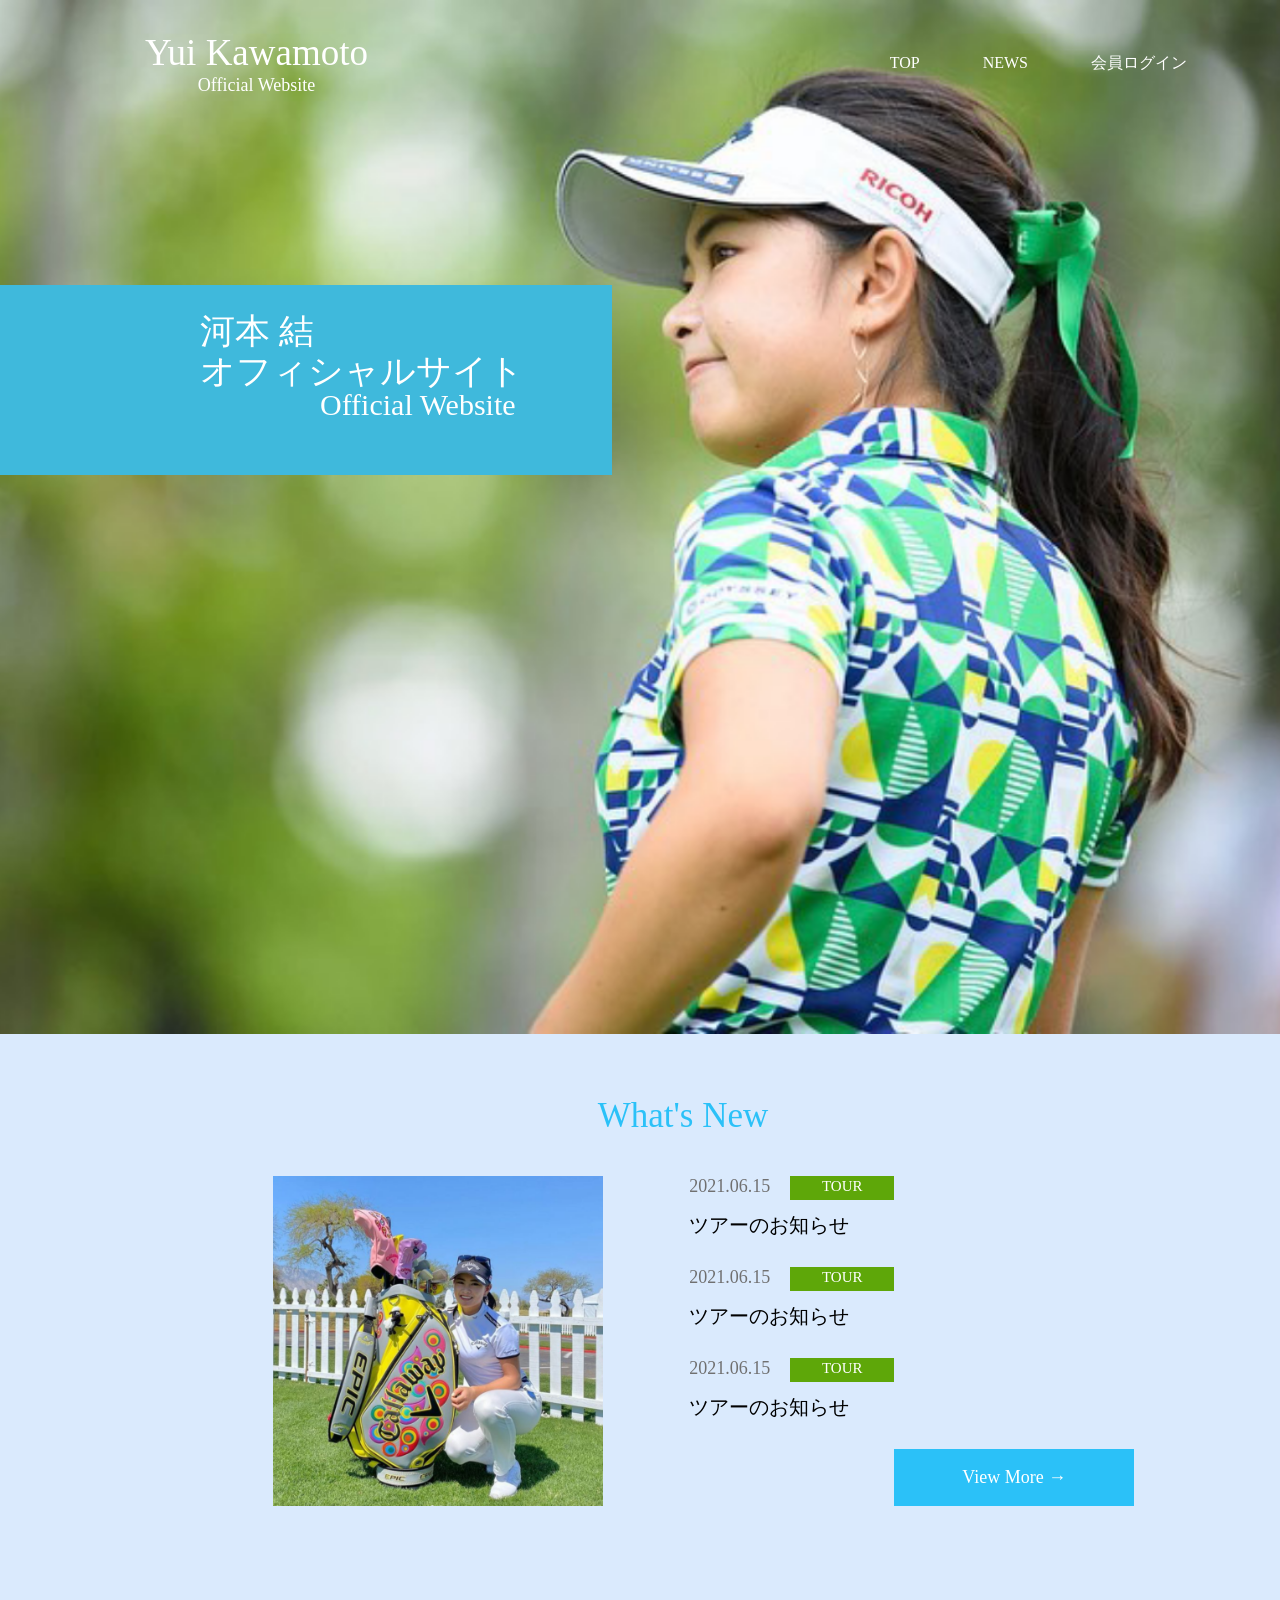
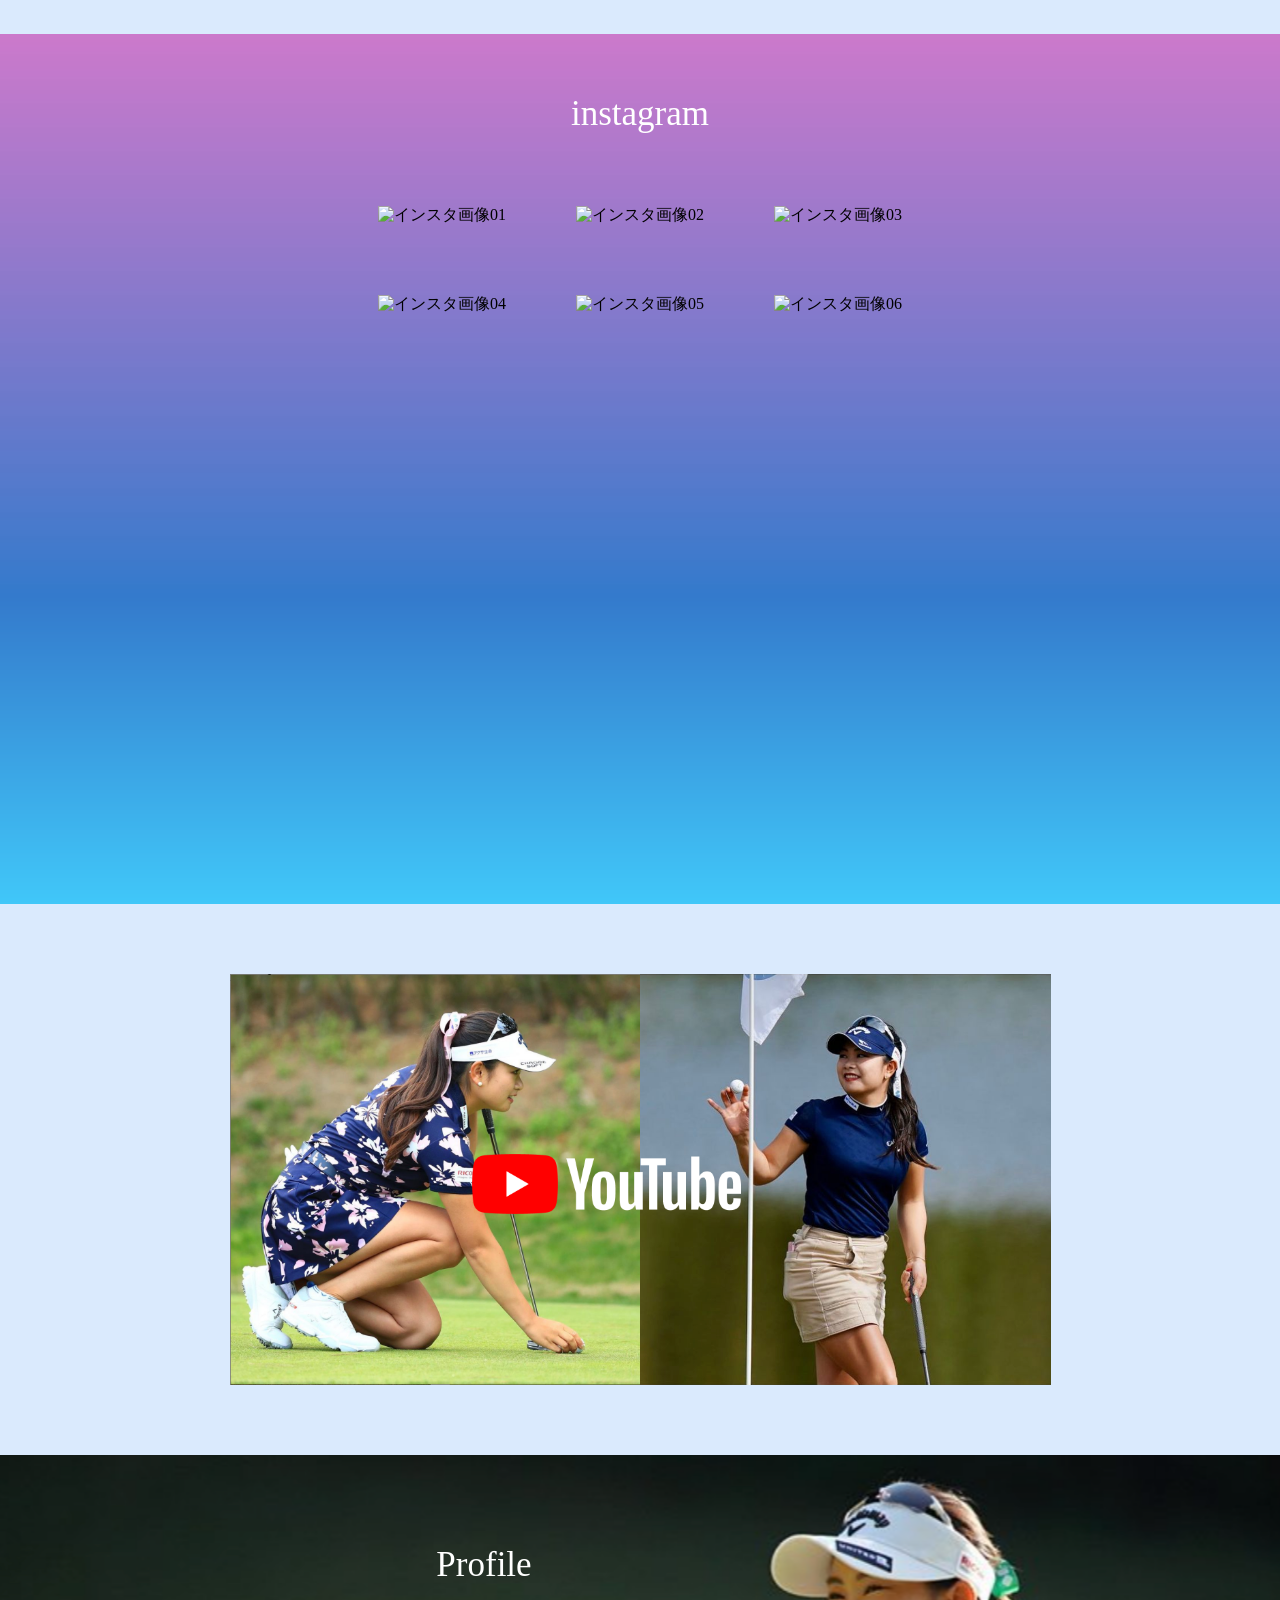
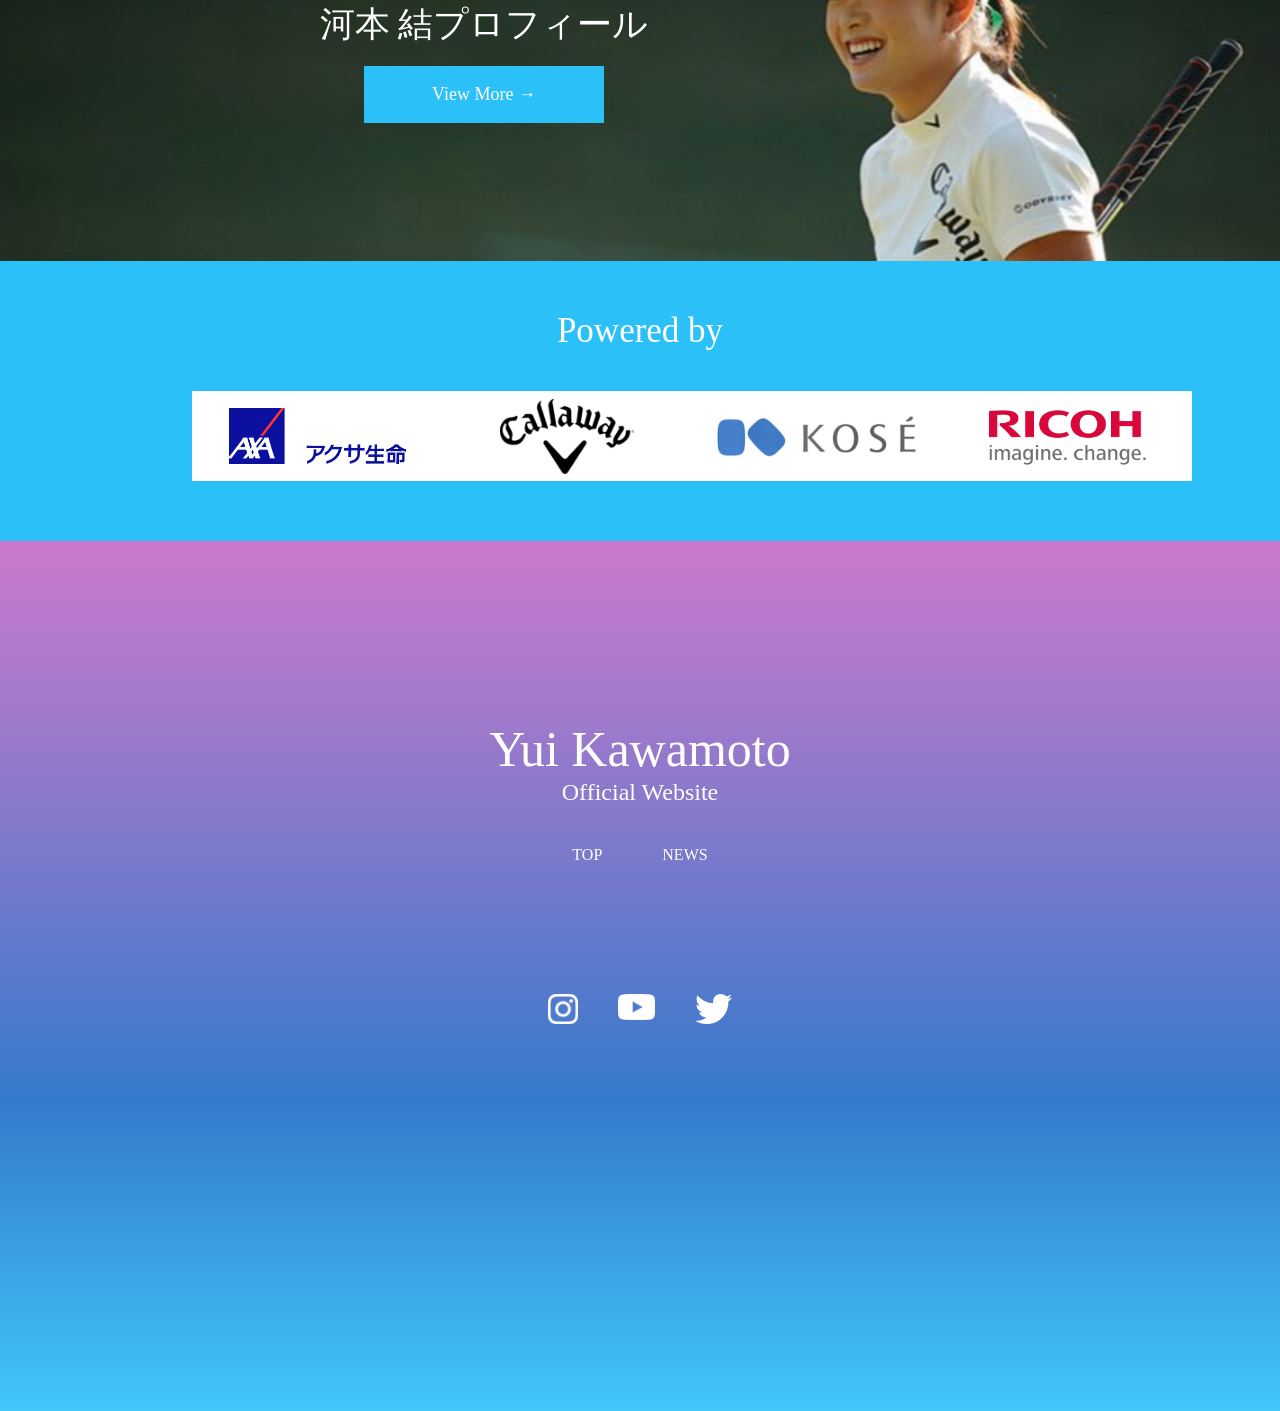
==== commit e6534d43: "what's new のレスポンシブレイアウトを実装" ====
--- a/trainings/pc_top/index.html
+++ b/trainings/pc_top/index.html
@@ -21,6 +21,7 @@
             <li class="nav_item"><a href="#">NEWS</a></li>
             <li class="nav_item"><a href="#">会員ログイン</a></li>
           </ul>
+          <div class="openbtn3"><span></span><span></span><span></span></div>
         </nav>
       </div>
     </header>
@@ -38,7 +39,7 @@
         <h2 class="new_title">What's New</h2>
         <div class="new_content">
           <div class="new_image">
-            <img src="https://placehold.jp/330x330.png" alt="" />
+            <img src="./images/new.png" alt="" />
           </div>
           <dl class="notice">
             <dt>
--- a/trainings/pc_top/style.css
+++ b/trainings/pc_top/style.css
@@ -1,376 +1,807 @@
-body {
-  width: 100%;
+/* -- PC -- */
+
+@media screen and (min-width: 750px) {
+  body {
+    width: 100%;
+  }
+
+  /* -- header -- */
+
+  header {
+    width: 100%;
+    position: absolute;
+  }
+
+  .header_wrapper {
+    width: 1366px;
+    margin: 0 auto;
+    padding-top: 32px;
+    display: flex;
+    justify-content: space-between;
+    align-items: center;
+  }
+
+  .logo {
+    margin-left: 145px;
+  }
+
+  .logo h1 {
+    font-family: "Poiret One";
+    font-size: 37px;
+    color: #ffffff;
+  }
+
+  .logo p {
+    font-family: "Alex Brush";
+    font-size: 18px;
+    text-align: center;
+    color: #ffffff;
+  }
+
+  .top_nav {
+    margin-right: 179px;
+  }
+
+  .nav_item {
+    margin-left: 63px;
+    color: #ffffff;
+  }
+
+  .nav_items {
+    display: flex;
+  }
+
+  /* -- main -- */
+
+  main {
+    background-image: url(./images/main_image.png);
+    background-size: cover;
+    background-position: center;
+    height: 1034px;
+  }
+
+  .main_title {
+    background-color: #3fb9dc;
+    width: 612px;
+    height: 190px;
+    position: relative;
+    top: 285px;
+  }
+
+  .main_title p {
+    color: white;
+  }
+
+  .main_name {
+    font-size: 35px;
+    position: relative;
+    top: 27px;
+    left: 200px;
+  }
+
+  .main_sub_name {
+    font-size: 35px;
+    position: relative;
+    top: 27px;
+    left: 200px;
+  }
+
+  .sub_title {
+    font-family: "Alex Brush";
+    font-size: 30px;
+    position: relative;
+    top: 22px;
+    left: 320px;
+  }
+
+  /* -- Whta's New -- */
+
+  #new {
+    background-color: #daeafd;
+  }
+
+  .new_wrapper {
+    width: 1366px;
+    margin: 0 auto;
+    height: 600px;
+  }
+
+  .new_title {
+    text-align: center;
+    font-family: "Nunito";
+    font-size: 35px;
+    color: #2bc1f8;
+    padding-top: 62px;
+  }
+
+  .new_content {
+    display: flex;
+    width: 60%;
+    margin-top: 40px;
+    margin-left: auto;
+    margin-right: auto;
+  }
+
+  .notice {
+    margin-left: 86px;
+  }
+
+  .date {
+    display: flex;
+  }
+
+  .day {
+    font-family: "Lato";
+    font-size: 18px;
+    color: #707070;
+    font-weight: lighter;
+    margin-right: 20px;
+  }
+
+  dt:nth-child(n + 2) {
+    margin-top: 30px;
+  }
+
+  .content_name_box {
+    text-align: center;
+    width: 104px;
+    height: 24px;
+    background-color: #5ea709;
+  }
+
+  .content_name {
+    font-family: "Lato";
+    font-size: 15px;
+    color: #ffffff;
+    font-weight: lighter;
+    display: inline-block;
+    vertical-align: middle;
+  }
+
+  .content_title {
+    font-family: "Kozuka Gothic Pr6N";
+    font-size: 20px;
+    margin-top: 14px;
+  }
+
+  .new_button {
+    display: flex;
+    align-items: flex-end;
+  }
+
+  .view_button button {
+    background-color: #2bc1f8;
+    width: 240px;
+    height: 57px;
+    text-align: center;
+  }
+
+  .view_button button a {
+    font-family: "Lato";
+    font-size: 18px;
+    color: #ffffff;
+  }
+
+  /* -- Instagram -- */
+
+  .instagram {
+    background-image: url(./images/insta.png);
+    background-size: cover;
+    background-position: center;
+    height: 870px;
+  }
+
+  .insta_title {
+    text-align: center;
+    font-family: "Nunito";
+    font-size: 35px;
+    color: #ffffff;
+    padding-top: 60px;
+  }
+
+  .insta_image {
+    margin-top: 37px;
+    margin-left: auto;
+    margin-right: auto;
+    display: flex;
+    justify-content: center;
+    flex-wrap: wrap;
+    width: 60%;
+  }
+
+  .image_item {
+    padding: 35px;
+    display: flex;
+    justify-content: center;
+    align-items: center;
+  }
+
+  /* -- Youtube -- */
+
+  .youtube {
+    background-color: #daeafd;
+  }
+
+  .youtube_wrapper {
+    width: 840px;
+    margin: 0 auto;
+  }
+
+  .youtube_images {
+    padding: 70px 0;
+    display: flex;
+    justify-content: center;
+    position: relative;
+  }
+
+  .youtube_logo {
+    position: absolute;
+    top: 250px;
+    left: 30%;
+  }
+
+  /* -- Profile -- */
+
+  #profile {
+    background-image: url(./images/profile.png);
+    background-size: cover;
+    background-position: center;
+    height: 406px;
+  }
+
+  .profile_wrapper {
+    width: 60%;
+    margin-left: 100px;
+    padding-top: 90px;
+    text-align: center;
+  }
+
+  .profile_title {
+    color: #ffffff;
+    font-family: "Lora";
+    font-size: 35px;
+  }
+
+  .profile_name {
+    color: #ffffff;
+    font-family: "Meiryo";
+    font-size: 35px;
+    padding: 20px 0;
+  }
+
+  .profile_button {
+    padding-bottom: 90px;
+  }
+
+  /* -- powered by -- */
+
+  .powered {
+    background-color: #2bc1f8;
+    height: 280px;
+  }
+
+  .powered_wrapper {
+    width: 70%;
+    margin: 0 auto;
+    text-align: center;
+    padding-bottom: 55px;
+  }
+
+  .powered_title {
+    color: #ffffff;
+    font-family: "Lora";
+    font-size: 35px;
+    padding-top: 50px;
+  }
+
+  .powered_list {
+    display: flex;
+    justify-content: center;
+    justify-content: space-between;
+    margin-top: 40px;
+  }
+
+  .back_white_box {
+    width: 250px;
+    height: 90px;
+    background-color: #ffffff;
+    display: flex;
+    justify-content: center;
+    align-items: center;
+  }
+
+  /* -- footer -- */
+
+  footer {
+    background-image: url(./images/insta.png);
+    background-size: cover;
+    background-position: center;
+    height: 870px;
+  }
+
+  .footer_wrapper {
+    width: 60%;
+    margin: 0 auto;
+    display: flex;
+    justify-content: center;
+    align-items: center;
+    flex-direction: column;
+  }
+
+  .footer_name_container {
+    padding-top: 180px;
+    text-align: center;
+  }
+
+  .footer_name {
+    font-family: "Poiret One";
+    font-size: 50px;
+    color: #ffffff;
+  }
+
+  .footer_subname {
+    font-family: "Alex Brush";
+    font-size: 24px;
+    color: #ffffff;
+  }
+
+  .footer_nav_container {
+    display: flex;
+    padding-top: 40px;
+  }
+
+  .footer_list {
+    display: flex;
+    justify-content: center;
+  }
+
+  .footer_list li {
+    margin: 0 30px;
+  }
+
+  .footer_list li a {
+    color: #ffffff;
+  }
+
+  .footer_icon_container {
+    padding-top: 130px;
+    display: flex;
+    justify-content: center;
+  }
+
+  .icons {
+    display: flex;
+    align-content: space-between;
+  }
+
+  .icon_item:nth-child(2) {
+    padding: 0 40px;
+  }
 }
 
-/* -- header -- */
-
-header {
-  width: 100%;
-  position: absolute;
+/* -- SP -- */
+
+@media screen and (max-width: 750px) {
+  body {
+    width: 100%;
+  }
+
+  header {
+    width: 100%;
+    background-color: rgb(66, 66, 66, 0.5);
+    position: absolute;
+  }
+
+  .header_wrapper {
+    height: 117px;
+    display: flex;
+    justify-content: space-between;
+  }
+
+  .logo {
+    padding-top: 27px;
+    padding-left: 5%;
+  }
+
+  .logo h1 {
+    font-family: "Poiret One";
+    font-size: 37px;
+    color: #ffffff;
+  }
+
+  .logo p {
+    font-family: "Alex Brush";
+    font-size: 18px;
+    color: #ffffff;
+  }
+
+  .nav_items {
+    display: none;
+  }
+
+  /* ハンバーガーメニュー */
+
+  .openbtn3 {
+    position: relative; /*ボタン内側の基点となるためrelativeを指定*/
+    cursor: pointer;
+    width: 71px;
+    height: 71px;
+    margin-right: 36px;
+    margin-top: 10px;
+  }
+
+  .openbtn3 span {
+    display: inline-block;
+    transition: all 0.4s; /*アニメーションの設定*/
+    position: absolute;
+    height: 4.5px;
+    border-radius: 2px;
+    background: #fff;
+    width: 100%;
+  }
+
+  .openbtn3 span:nth-of-type(1) {
+    top: 15px;
+  }
+
+  .openbtn3 span:nth-of-type(2) {
+    top: 38px;
+  }
+
+  .openbtn3 span:nth-of-type(3) {
+    top: 60px;
+  }
+
+  /* -- main -- */
+
+  main {
+    background-image: url(./images/main_image.png);
+    background-size: cover;
+    background-position: center;
+    height: 698px;
+  }
+
+  .main_title {
+    background-color: rgb(43, 193, 248, 0.7);
+    width: 60%;
+    height: 190px;
+    position: relative;
+    top: 300px;
+  }
+
+  .main_title p {
+    color: white;
+  }
+
+  .main_name {
+    font-size: 35px;
+    position: relative;
+    top: 40px;
+    left: 20%;
+  }
+
+  .main_sub_name {
+    font-size: 35px;
+    position: relative;
+    top: 32px;
+    left: 20%;
+  }
+
+  .sub_title {
+    font-family: "Alex Brush";
+    font-size: 30px;
+    position: relative;
+    top: 27px;
+    left: 50%;
+  }
+
+  /* -- Whta's New -- */
+
+  #new {
+    background-color: #daeafd;
+  }
+
+  .new_wrapper {
+    width: 100%;
+    margin: 0 auto;
+    height: auto;
+  }
+
+  .new_title {
+    text-align: center;
+    font-family: "Nunito";
+    font-size: 40px;
+    color: #2bc1f8;
+    padding-top: 62px;
+  }
+
+  .new_content {
+    display: flex;
+    flex-direction: column;
+    width: 80%;
+    margin-top: 40px;
+    margin-left: auto;
+    margin-right: auto;
+    padding-bottom: 80px;
+  }
+
+  .new_image {
+    width: 100%;
+  }
+
+  .new_image img {
+    width: 100%;
+  }
+
+  .notice {
+    width: 60%;
+    margin-top: 70px;
+    margin-right: auto;
+  }
+
+  .date {
+    display: flex;
+  }
+
+  .day {
+    font-family: "Lato";
+    font-size: 28px;
+    color: #707070;
+    font-weight: lighter;
+    margin-right: 40px;
+  }
+
+  dt:nth-child(n + 2) {
+    margin-top: 30px;
+  }
+
+  .content_name_box {
+    position: relative;
+    text-align: center;
+    width: 170px;
+    height: 40px;
+    background-color: #5ea709;
+  }
+
+  .content_name_box .content_name {
+    font-family: "Lato";
+    font-size: 24px;
+    color: #ffffff;
+    font-weight: lighter;
+    position: absolute;
+    top: 50%;
+    left: 50%;
+    transform: translateY(-50%) translateX(-50%);
+  }
+
+  .content_title {
+    font-family: "Kozuka Gothic Pr6N";
+    font-size: 28px;
+    margin-top: 14px;
+  }
+
+  .new_button {
+    margin-top: 70px;
+    display: flex;
+    justify-content: flex-end;
+  }
+
+  .view_button button {
+    background-color: #2bc1f8;
+    width: 350px;
+    height: 83px;
+    text-align: center;
+  }
+
+  .view_button button a {
+    font-family: "Lato";
+    font-size: 29px;
+    color: #ffffff;
+  }
+
+  /* -- Instagram -- */
+
+  .instagram {
+    background-image: url(./images/insta.png);
+    background-size: cover;
+    background-position: center;
+    height: 870px;
+  }
+
+  .insta_title {
+    text-align: center;
+    font-family: "Nunito";
+    font-size: 35px;
+    color: #ffffff;
+    padding-top: 60px;
+  }
+
+  .insta_image {
+    margin-top: 37px;
+    margin-left: auto;
+    margin-right: auto;
+    display: flex;
+    justify-content: center;
+    flex-wrap: wrap;
+    width: 60%;
+  }
+
+  .image_item {
+    padding: 35px;
+    display: flex;
+    justify-content: center;
+    align-items: center;
+  }
+
+  /* -- Youtube -- */
+
+  .youtube {
+    background-color: #daeafd;
+  }
+
+  .youtube_wrapper {
+    width: 840px;
+    margin: 0 auto;
+  }
+
+  .youtube_images {
+    padding: 70px 0;
+    display: flex;
+    justify-content: center;
+    position: relative;
+  }
+
+  .youtube_logo {
+    position: absolute;
+    top: 250px;
+    left: 30%;
+  }
+
+  /* -- Profile -- */
+
+  #profile {
+    background-image: url(./images/profile.png);
+    background-size: cover;
+    background-position: center;
+    height: 406px;
+  }
+
+  .profile_wrapper {
+    width: 60%;
+    margin-left: 100px;
+    padding-top: 90px;
+    text-align: center;
+  }
+
+  .profile_title {
+    color: #ffffff;
+    font-family: "Lora";
+    font-size: 35px;
+  }
+
+  .profile_name {
+    color: #ffffff;
+    font-family: "Meiryo";
+    font-size: 35px;
+    padding: 20px 0;
+  }
+
+  .profile_button {
+    padding-bottom: 90px;
+  }
+
+  /* -- powered by -- */
+
+  .powered {
+    background-color: #2bc1f8;
+    height: 280px;
+  }
+
+  .powered_wrapper {
+    width: 70%;
+    margin: 0 auto;
+    text-align: center;
+    padding-bottom: 55px;
+  }
+
+  .powered_title {
+    color: #ffffff;
+    font-family: "Lora";
+    font-size: 35px;
+    padding-top: 50px;
+  }
+
+  .powered_list {
+    display: flex;
+    justify-content: center;
+    justify-content: space-between;
+    margin-top: 40px;
+  }
+
+  .back_white_box {
+    width: 250px;
+    height: 90px;
+    background-color: #ffffff;
+    display: flex;
+    justify-content: center;
+    align-items: center;
+  }
+
+  /* -- footer -- */
+
+  footer {
+    background-image: url(./images/insta.png);
+    background-size: cover;
+    background-position: center;
+    height: 870px;
+  }
+
+  .footer_wrapper {
+    width: 60%;
+    margin: 0 auto;
+    display: flex;
+    justify-content: center;
+    align-items: center;
+    flex-direction: column;
+  }
+
+  .footer_name_container {
+    padding-top: 180px;
+    text-align: center;
+  }
+
+  .footer_name {
+    font-family: "Poiret One";
+    font-size: 50px;
+    color: #ffffff;
+  }
+
+  .footer_subname {
+    font-family: "Alex Brush";
+    font-size: 24px;
+    color: #ffffff;
+  }
+
+  .footer_nav_container {
+    display: flex;
+    padding-top: 40px;
+  }
+
+  .footer_list {
+    display: flex;
+    justify-content: center;
+  }
+
+  .footer_list li {
+    margin: 0 30px;
+  }
+
+  .footer_list li a {
+    color: #ffffff;
+  }
+
+  .footer_icon_container {
+    padding-top: 130px;
+    display: flex;
+    justify-content: center;
+  }
+
+  .icons {
+    display: flex;
+    align-content: space-between;
+  }
+
+  .icon_item:nth-child(2) {
+    padding: 0 40px;
+  }
+
+  * {
+    float: none;
+    position: static;
+  }
+
+  img {
+    max-width: 100%;
+    height: auto;
+  }
 }
-
-.header_wrapper {
-  width: 1366px;
-  margin: 0 auto;
-  padding-top: 32px;
-  display: flex;
-  justify-content: space-between;
-  align-items: center;
-}
-
-.logo {
-  margin-left: 145px;
-}
-
-.logo h1 {
-  font-family: "Poiret One";
-  font-size: 37px;
-  color: #ffffff;
-}
-
-.logo p {
-  font-family: "Alex Brush";
-  font-size: 18px;
-  text-align: center;
-  color: #ffffff;
-}
-
-.top_nav {
-  margin-right: 179px;
-}
-
-.nav_item {
-  margin-left: 63px;
-  color: #ffffff;
-}
-
-.nav_items {
-  display: flex;
-}
-
-/* -- main -- */
-
-main {
-  background-image: url(./images/main_image.png);
-  background-size: cover;
-  background-position: center;
-  height: 1034px;
-}
-
-.main_title {
-  background-color: #3fb9dc;
-  width: 612px;
-  height: 190px;
-  position: relative;
-  top: 285px;
-}
-
-.main_title p {
-  color: white;
-}
-
-.main_name {
-  font-size: 35px;
-  position: relative;
-  top: 27px;
-  left: 200px;
-}
-
-.main_sub_name {
-  font-size: 35px;
-  position: relative;
-  top: 27px;
-  left: 200px;
-}
-
-.sub_title {
-  font-family: "Alex Brush";
-  font-size: 30px;
-  position: relative;
-  top: 22px;
-  left: 320px;
-}
-
-/* -- Whta's New -- */
-
-#new {
-  background-color: #daeafd;
-}
-
-.new_wrapper {
-  width: 1366px;
-  margin: 0 auto;
-  height: 600px;
-}
-
-.new_title {
-  text-align: center;
-  font-family: "Nunito";
-  font-size: 35px;
-  color: #2bc1f8;
-  padding-top: 62px;
-}
-
-.new_content {
-  display: flex;
-  width: 60%;
-  margin-top: 40px;
-  margin-left: auto;
-  margin-right: auto;
-}
-
-.notice {
-  margin-left: 86px;
-}
-
-.date {
-  display: flex;
-}
-
-.day {
-  font-family: "Lato";
-  font-size: 18px;
-  color: #707070;
-  font-weight: lighter;
-  margin-right: 20px;
-}
-
-dt:nth-child(n + 2) {
-  margin-top: 30px;
-}
-
-.content_name_box {
-  text-align: center;
-  width: 104px;
-  height: 24px;
-  background-color: #5ea709;
-}
-
-.content_name {
-  font-family: "Lato";
-  font-size: 15px;
-  color: #ffffff;
-  font-weight: lighter;
-  display: inline-block;
-  vertical-align: middle;
-}
-
-.content_title {
-  font-family: "Kozuka Gothic Pr6N";
-  font-size: 20px;
-  margin-top: 14px;
-}
-
-.new_button {
-  display: flex;
-  align-items: flex-end;
-}
-
-.view_button button {
-  background-color: #2bc1f8;
-  width: 240px;
-  height: 57px;
-  text-align: center;
-}
-
-.view_button button a {
-  font-family: "Lato";
-  font-size: 18px;
-  color: #ffffff;
-}
-
-/* -- Instagram -- */
-
-.instagram {
-  background-image: url(./images/insta.png);
-  background-size: cover;
-  background-position: center;
-  height: 870px;
-}
-
-.insta_title {
-  text-align: center;
-  font-family: "Nunito";
-  font-size: 35px;
-  color: #ffffff;
-  padding-top: 60px;
-}
-
-.insta_image {
-  margin-top: 37px;
-  margin-left: auto;
-  margin-right: auto;
-  display: flex;
-  justify-content: center;
-  flex-wrap: wrap;
-  width: 60%;
-}
-
-.image_item {
-  padding: 35px;
-  display: flex;
-  justify-content: center;
-  align-items: center;
-}
-
-/* -- Youtube -- */
-
-.youtube {
-  background-color: #daeafd;
-}
-
-.youtube_wrapper {
-  width: 840px;
-  margin: 0 auto;
-}
-
-.youtube_images {
-  padding: 70px 0;
-  display: flex;
-  justify-content: center;
-  position: relative;
-}
-
-.youtube_logo {
-  position: absolute;
-  top: 250px;
-  left: 30%;
-}
-
-/* -- Profile -- */
-
-#profile {
-  background-image: url(./images/profile.png);
-  background-size: cover;
-  background-position: center;
-  height: 406px;
-}
-
-.profile_wrapper {
-  width: 60%;
-  margin-left: 100px;
-  padding-top: 90px;
-  text-align: center;
-}
-
-.profile_title {
-  color: #ffffff;
-  font-family: "Lora";
-  font-size: 35px;
-}
-
-.profile_name {
-  color: #ffffff;
-  font-family: "Meiryo";
-  font-size: 35px;
-  padding: 20px 0;
-}
-
-.profile_button {
-  padding-bottom: 90px;
-}
-
-/* -- powered by -- */
-
-.powered {
-  background-color: #2bc1f8;
-  height: 280px;
-}
-
-.powered_wrapper {
-  width: 70%;
-  margin: 0 auto;
-  text-align: center;
-  padding-bottom: 55px;
-}
-
-.powered_title {
-  color: #ffffff;
-  font-family: "Lora";
-  font-size: 35px;
-  padding-top: 50px;
-}
-
-.powered_list {
-  display: flex;
-  justify-content: center;
-  justify-content: space-between;
-  margin-top: 40px;
-}
-
-.back_white_box {
-  width: 250px;
-  height: 90px;
-  background-color: #ffffff;
-  display: flex;
-  justify-content: center;
-  align-items: center;
-}
-
-/* -- footer -- */
-
-footer {
-  background-image: url(./images/insta.png);
-  background-size: cover;
-  background-position: center;
-  height: 870px;
-}
-
-.footer_wrapper {
-  width: 60%;
-  margin: 0 auto;
-  display: flex;
-  justify-content: center;
-  align-items: center;
-  flex-direction: column;
-}
-
-.footer_name_container {
-  padding-top: 180px;
-  text-align: center;
-}
-
-.footer_name {
-  font-family: "Poiret One";
-  font-size: 50px;
-  color: #ffffff;
-}
-
-.footer_subname {
-  font-family: "Alex Brush";
-  font-size: 24px;
-  color: #ffffff;
-}
-
-.footer_nav_container {
-  display: flex;
-  padding-top: 40px;
-}
-
-.footer_list {
-  display: flex;
-  justify-content: center;
-}
-
-.footer_list li {
-  margin: 0 30px;
-}
-
-.footer_list li a {
-  color: #ffffff;
-}
-
-.footer_icon_container {
-  padding-top: 130px;
-  display: flex;
-  justify-content: center;
-}
-
-.icons {
-  display: flex;
-  align-content: space-between;
-}
-
-.icon_item:nth-child(2) {
-  padding: 0 40px;
-}
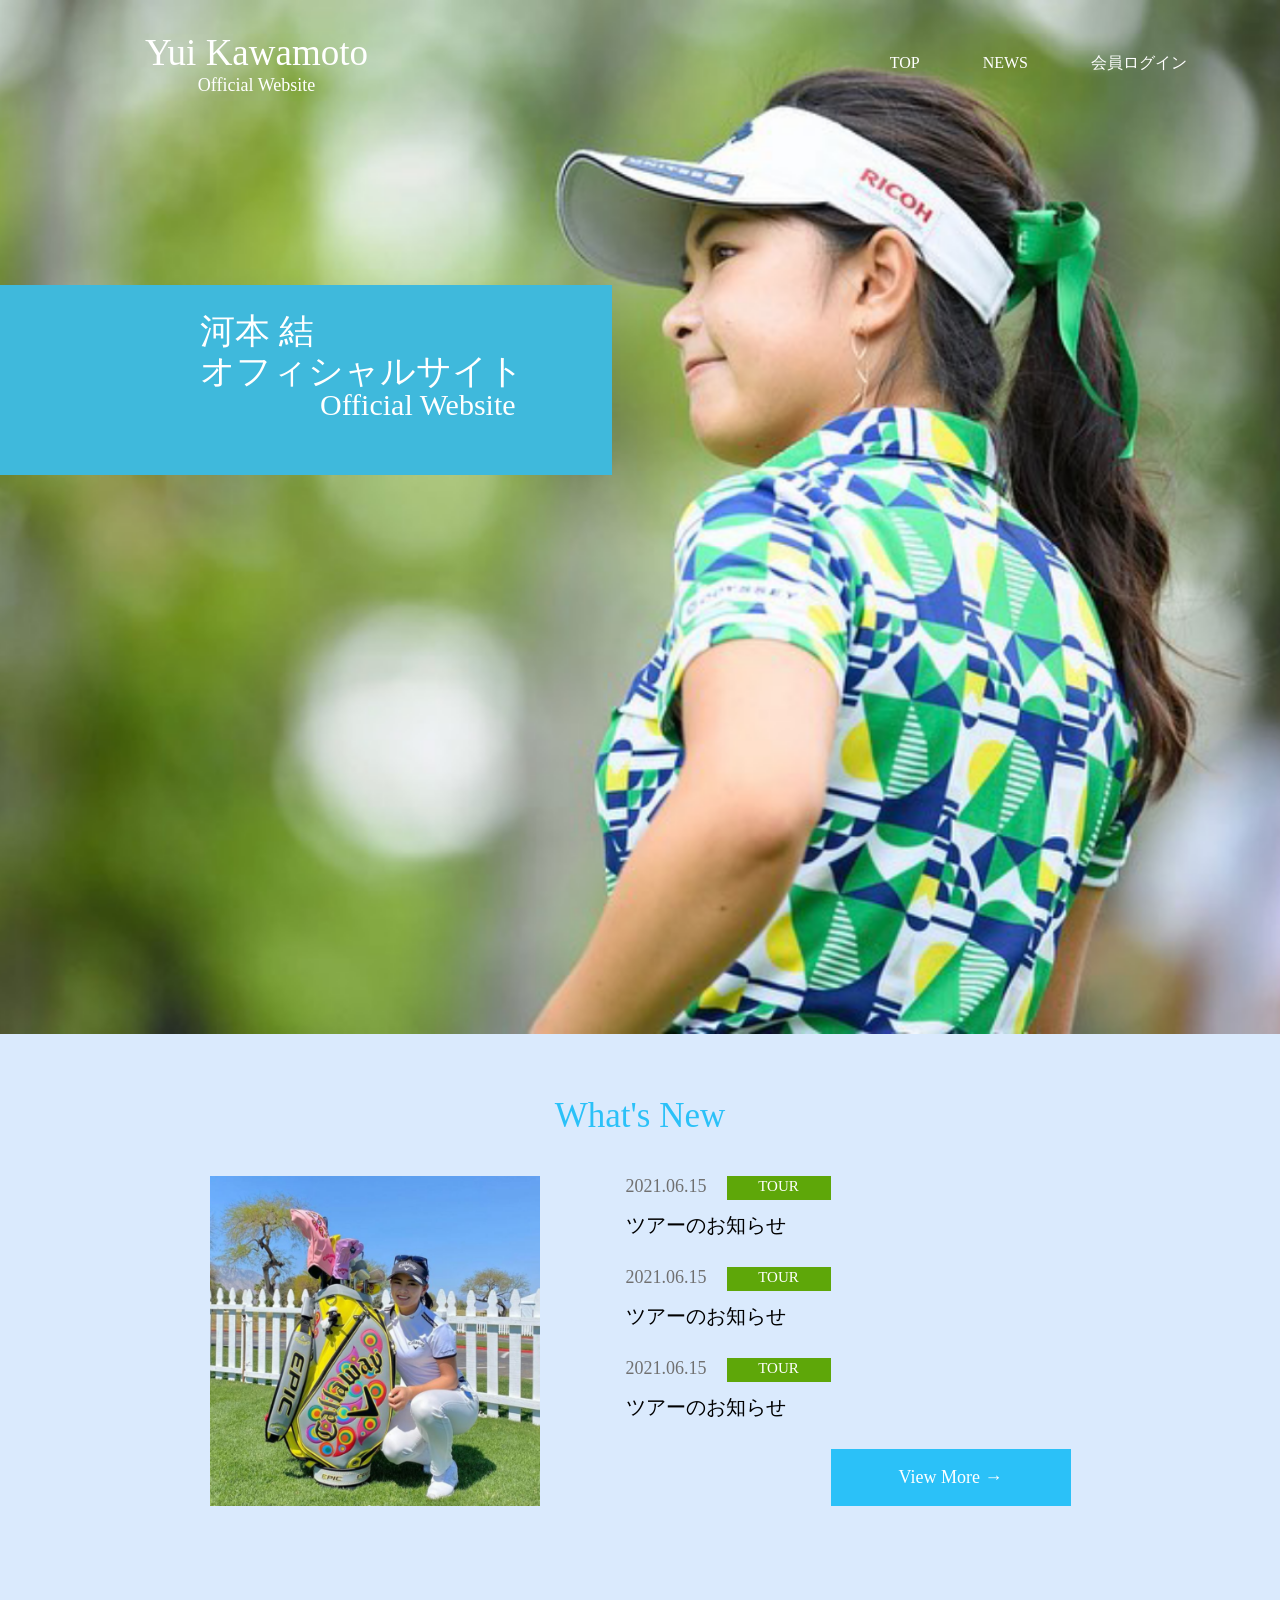
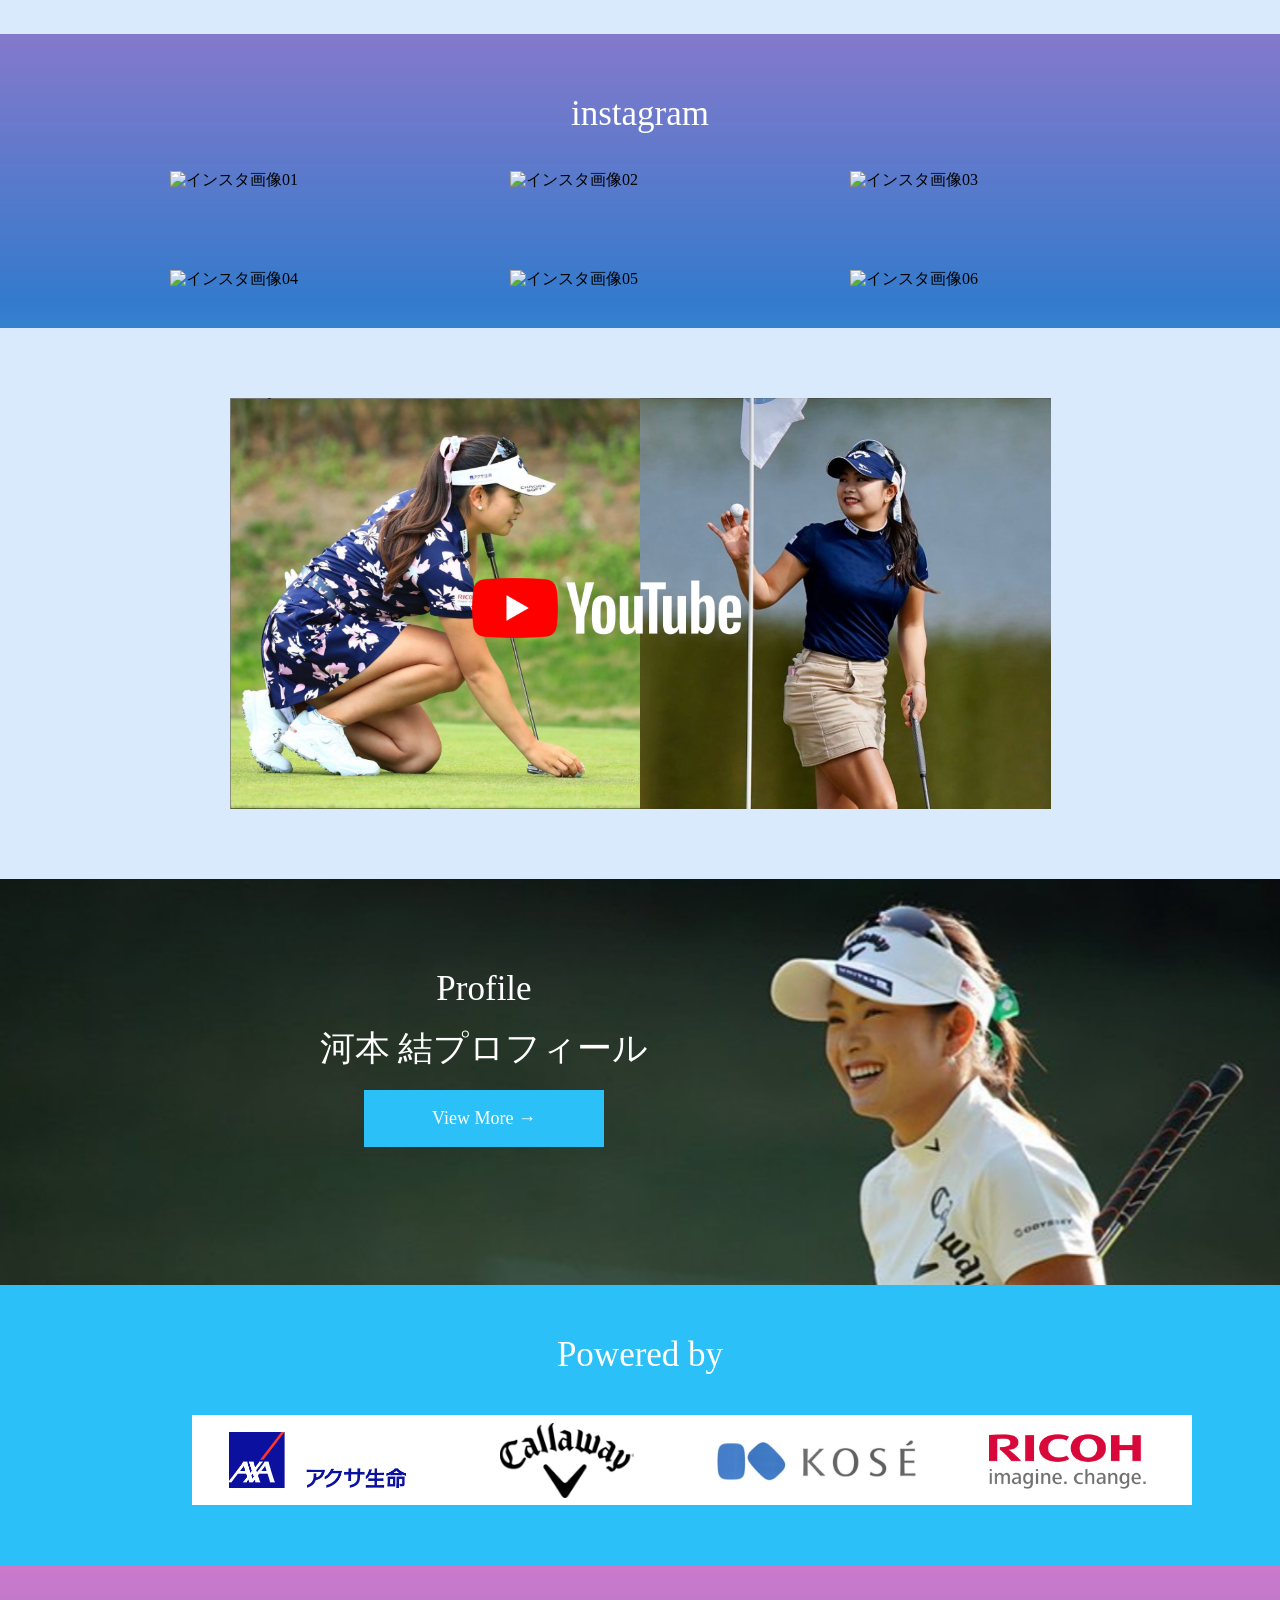
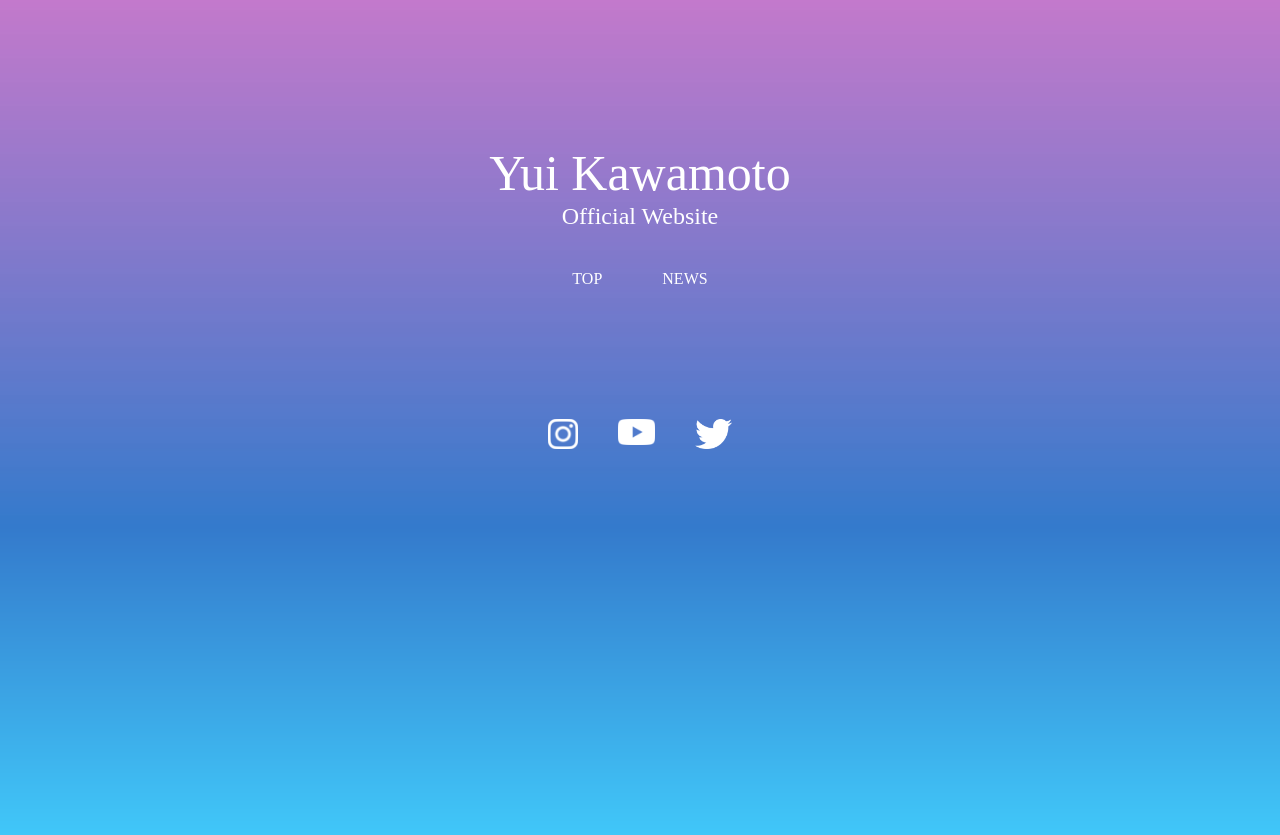
==== commit d5d6effb: "prolife のレスポンシブレイアウトを実装" ====
--- a/trainings/pc_top/index.html
+++ b/trainings/pc_top/index.html
@@ -21,7 +21,9 @@
             <li class="nav_item"><a href="#">NEWS</a></li>
             <li class="nav_item"><a href="#">会員ログイン</a></li>
           </ul>
-          <div class="openbtn3"><span></span><span></span><span></span></div>
+          <div class="sp_nav_button">
+            <span></span><span></span><span></span>
+          </div>
         </nav>
       </div>
     </header>
--- a/trainings/pc_top/style.css
+++ b/trainings/pc_top/style.css
@@ -101,7 +101,7 @@
   }
 
   .new_wrapper {
-    width: 1366px;
+    width: 100%;
     margin: 0 auto;
     height: 600px;
   }
@@ -116,10 +116,8 @@
 
   .new_content {
     display: flex;
-    width: 60%;
+    justify-content: center;
     margin-top: 40px;
-    margin-left: auto;
-    margin-right: auto;
   }
 
   .notice {
@@ -188,7 +186,12 @@
     background-image: url(./images/insta.png);
     background-size: cover;
     background-position: center;
-    height: 870px;
+    height: auto;
+  }
+
+  .insta_wrapper {
+    width: 100%;
+    padding-bottom: 40px;
   }
 
   .insta_title {
@@ -201,16 +204,13 @@
 
   .insta_image {
     margin-top: 37px;
-    margin-left: auto;
-    margin-right: auto;
-    display: flex;
-    justify-content: center;
-    flex-wrap: wrap;
-    width: 60%;
+    justify-content: center;
+    display: grid;
+    grid-template-columns: repeat(3, 260px);
+    gap: 80px;
   }
 
   .image_item {
-    padding: 35px;
     display: flex;
     justify-content: center;
     align-items: center;
@@ -421,7 +421,7 @@
 
   /* ハンバーガーメニュー */
 
-  .openbtn3 {
+  .sp_nav_button {
     position: relative; /*ボタン内側の基点となるためrelativeを指定*/
     cursor: pointer;
     width: 71px;
@@ -430,7 +430,7 @@
     margin-top: 10px;
   }
 
-  .openbtn3 span {
+  .sp_nav_button span {
     display: inline-block;
     transition: all 0.4s; /*アニメーションの設定*/
     position: absolute;
@@ -525,10 +525,7 @@
     padding-bottom: 80px;
   }
 
-  .new_image {
-    width: 100%;
-  }
-
+  .new_image,
   .new_image img {
     width: 100%;
   }
@@ -605,29 +602,31 @@
     background-image: url(./images/insta.png);
     background-size: cover;
     background-position: center;
-    height: 870px;
+    height: auto;
+  }
+
+  .insta_wrapper {
+    width: 100%;
+    padding-bottom: 110px;
   }
 
   .insta_title {
     text-align: center;
     font-family: "Nunito";
-    font-size: 35px;
+    font-size: 40px;
     color: #ffffff;
     padding-top: 60px;
   }
 
   .insta_image {
-    margin-top: 37px;
-    margin-left: auto;
-    margin-right: auto;
-    display: flex;
-    justify-content: center;
-    flex-wrap: wrap;
-    width: 60%;
+    margin-top: 65px;
+    justify-content: center;
+    display: grid;
+    grid-template-columns: repeat(2, 260px);
+    gap: 60px;
   }
 
   .image_item {
-    padding: 35px;
     display: flex;
     justify-content: center;
     align-items: center;
@@ -640,21 +639,27 @@
   }
 
   .youtube_wrapper {
-    width: 840px;
+    width: 100%;
     margin: 0 auto;
   }
 
   .youtube_images {
     padding: 70px 0;
-    display: flex;
-    justify-content: center;
-    position: relative;
+    width: 100%;
+    display: flex;
+    justify-content: center;
+    position: relative;
+  }
+
+  .youtube_images img {
+    width: 375px;
   }
 
   .youtube_logo {
     position: absolute;
     top: 250px;
     left: 30%;
+    width: 246px;
   }
 
   /* -- Profile -- */
@@ -663,12 +668,12 @@
     background-image: url(./images/profile.png);
     background-size: cover;
     background-position: center;
-    height: 406px;
+    height: auto;
   }
 
   .profile_wrapper {
     width: 60%;
-    margin-left: 100px;
+    margin-left: 5%;
     padding-top: 90px;
     text-align: center;
   }
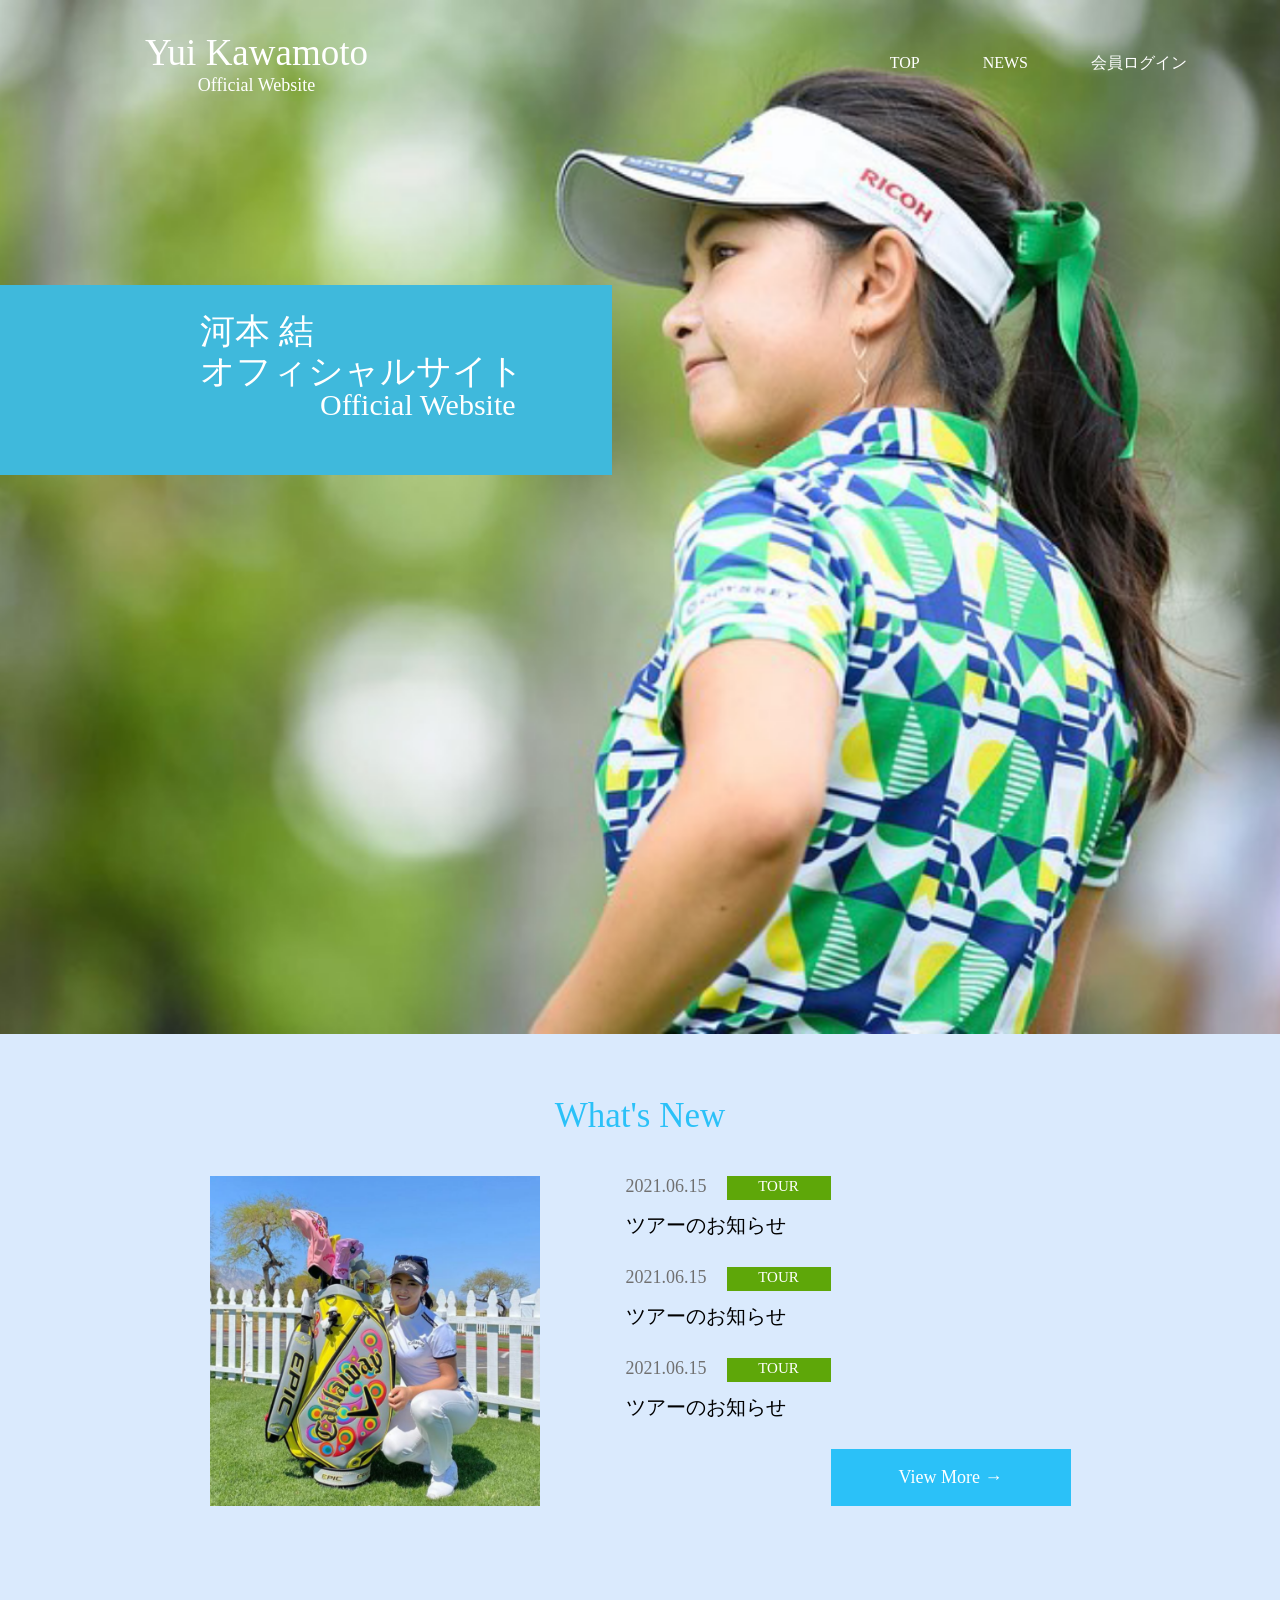
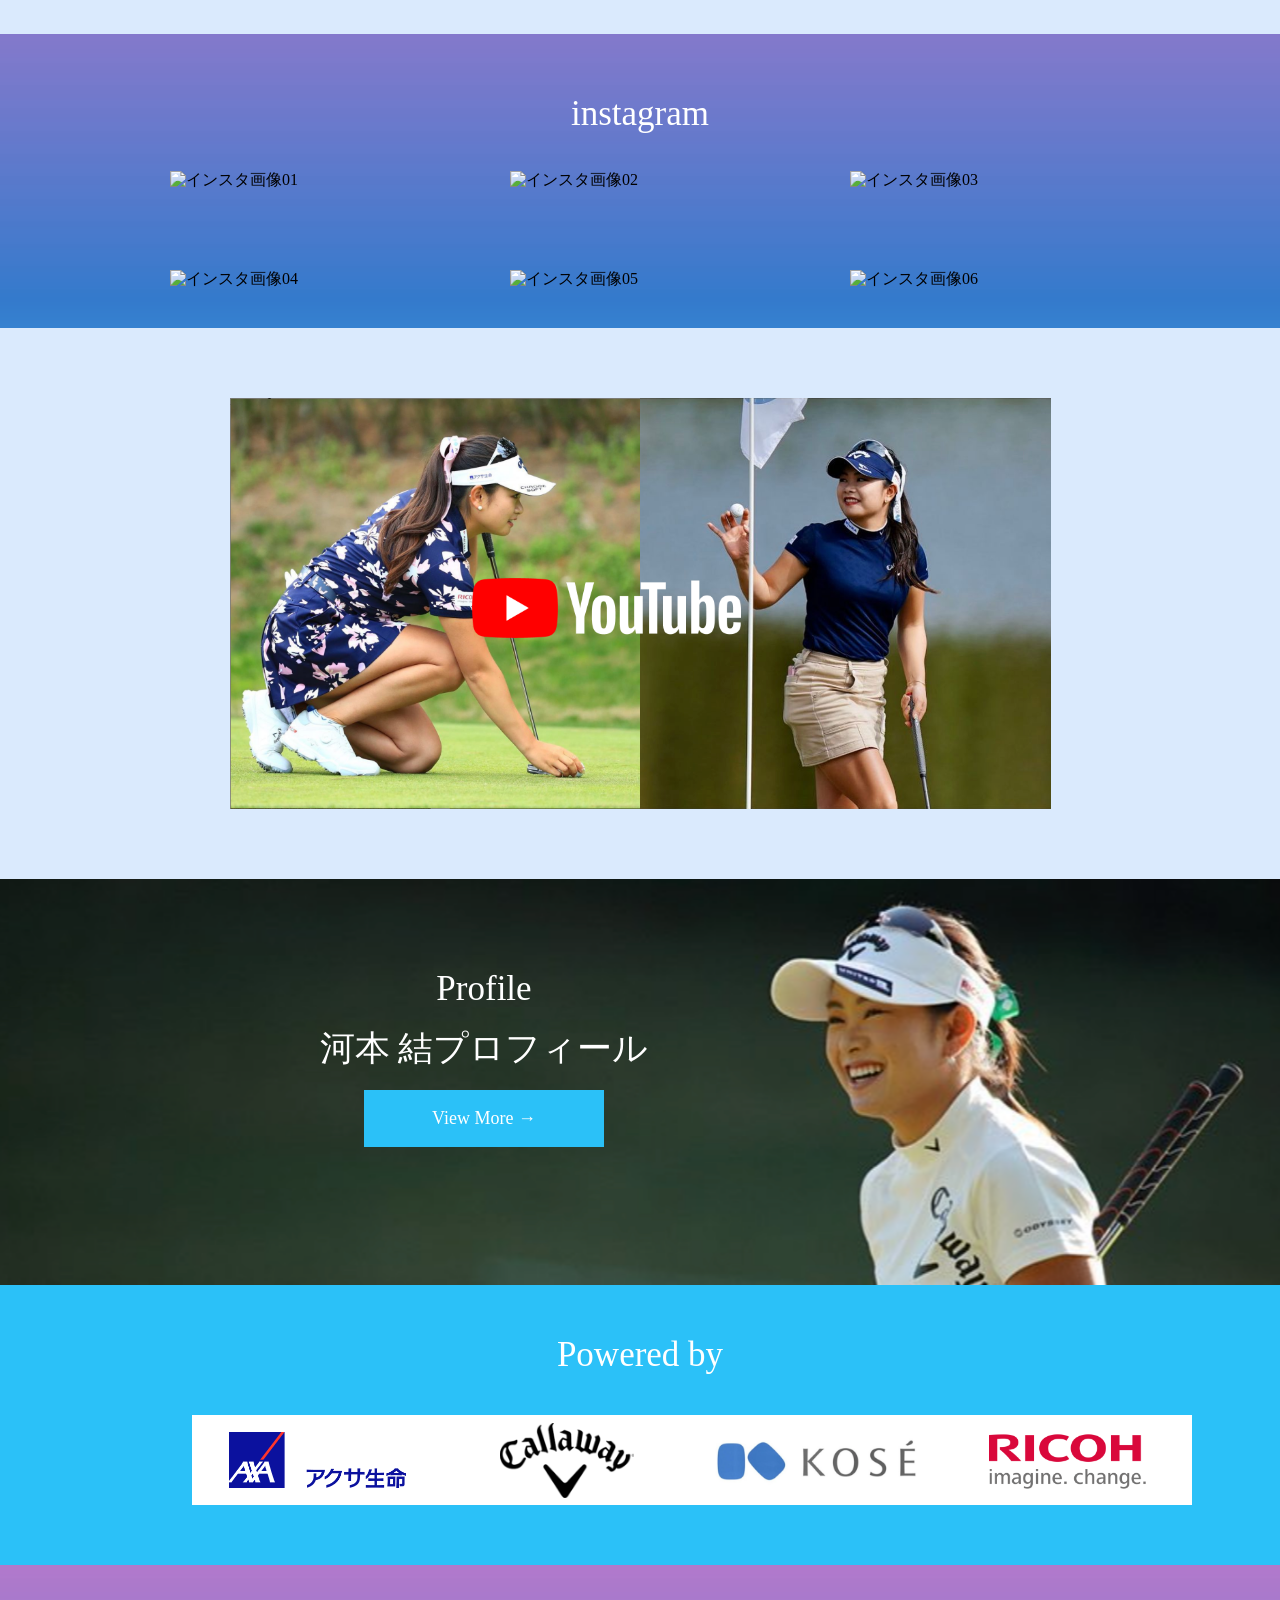
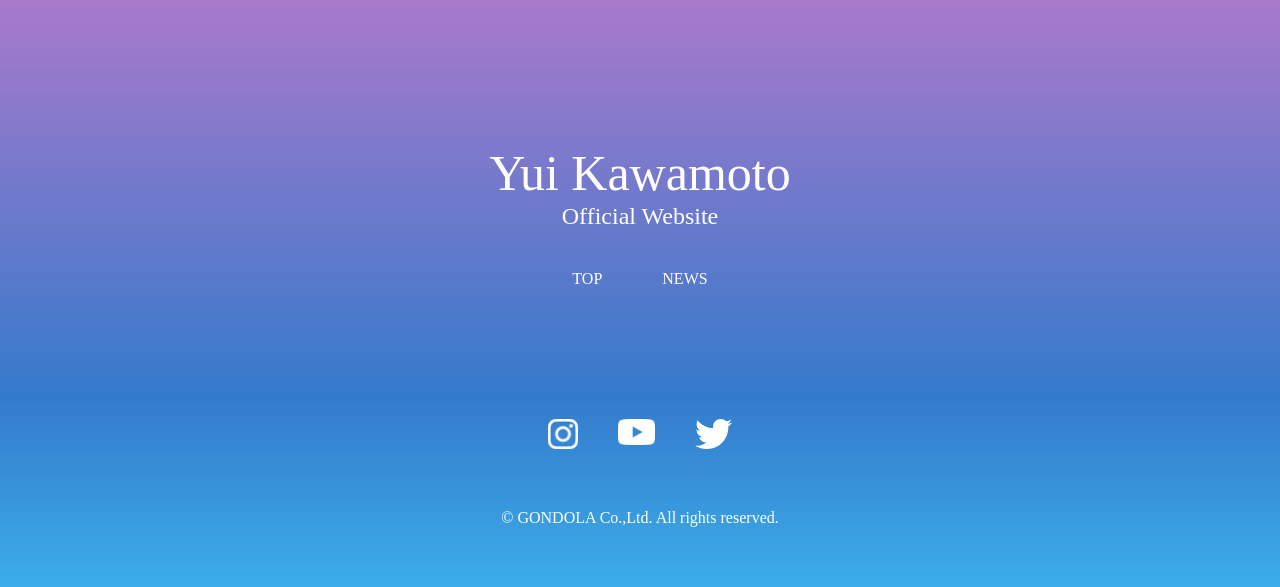
==== commit 00fe81dc: "footer のレスポンシブレイアウトの実装" ====
--- a/trainings/pc_top/index.html
+++ b/trainings/pc_top/index.html
@@ -191,6 +191,9 @@
             </li>
           </ul>
         </div>
+        <div class="copy_right">
+          <p>© GONDOLA Co.,Ltd. All rights reserved.</p>
+        </div>
       </div>
     </footer>
   </body>
--- a/trainings/pc_top/style.css
+++ b/trainings/pc_top/style.css
@@ -316,12 +316,13 @@
     background-image: url(./images/insta.png);
     background-size: cover;
     background-position: center;
-    height: 870px;
+    height: auto;
   }
 
   .footer_wrapper {
     width: 60%;
     margin: 0 auto;
+    padding-bottom: 60px;
     display: flex;
     justify-content: center;
     align-items: center;
@@ -377,6 +378,11 @@
   .icon_item:nth-child(2) {
     padding: 0 40px;
   }
+}
+
+.copy_right p {
+  margin-top: 60px;
+  color: #ffffff;
 }
 
 /* -- SP -- */
@@ -699,11 +705,11 @@
 
   .powered {
     background-color: #2bc1f8;
-    height: 280px;
+    height: auto;
   }
 
   .powered_wrapper {
-    width: 70%;
+    width: 80%;
     margin: 0 auto;
     text-align: center;
     padding-bottom: 55px;
@@ -717,9 +723,10 @@
   }
 
   .powered_list {
-    display: flex;
-    justify-content: center;
-    justify-content: space-between;
+    display: grid;
+    grid-template-columns: repeat(2, 250px);
+    gap: 44px;
+    justify-content: center;
     margin-top: 40px;
   }
 
@@ -738,12 +745,13 @@
     background-image: url(./images/insta.png);
     background-size: cover;
     background-position: center;
-    height: 870px;
+    height: auto;
   }
 
   .footer_wrapper {
     width: 60%;
     margin: 0 auto;
+    padding-bottom: 60px;
     display: flex;
     justify-content: center;
     align-items: center;
@@ -775,6 +783,7 @@
   .footer_list {
     display: flex;
     justify-content: center;
+    margin-top: 65px;
   }
 
   .footer_list li {
@@ -783,6 +792,7 @@
 
   .footer_list li a {
     color: #ffffff;
+    font-size: 24px;
   }
 
   .footer_icon_container {
@@ -794,10 +804,11 @@
   .icons {
     display: flex;
     align-content: space-between;
+    align-items: center;
   }
 
   .icon_item:nth-child(2) {
-    padding: 0 40px;
+    padding: 0 60px;
   }
 
   * {
@@ -805,8 +816,8 @@
     position: static;
   }
 
-  img {
-    max-width: 100%;
+  .icon_item a img {
+    width: 47px;
     height: auto;
   }
 }
